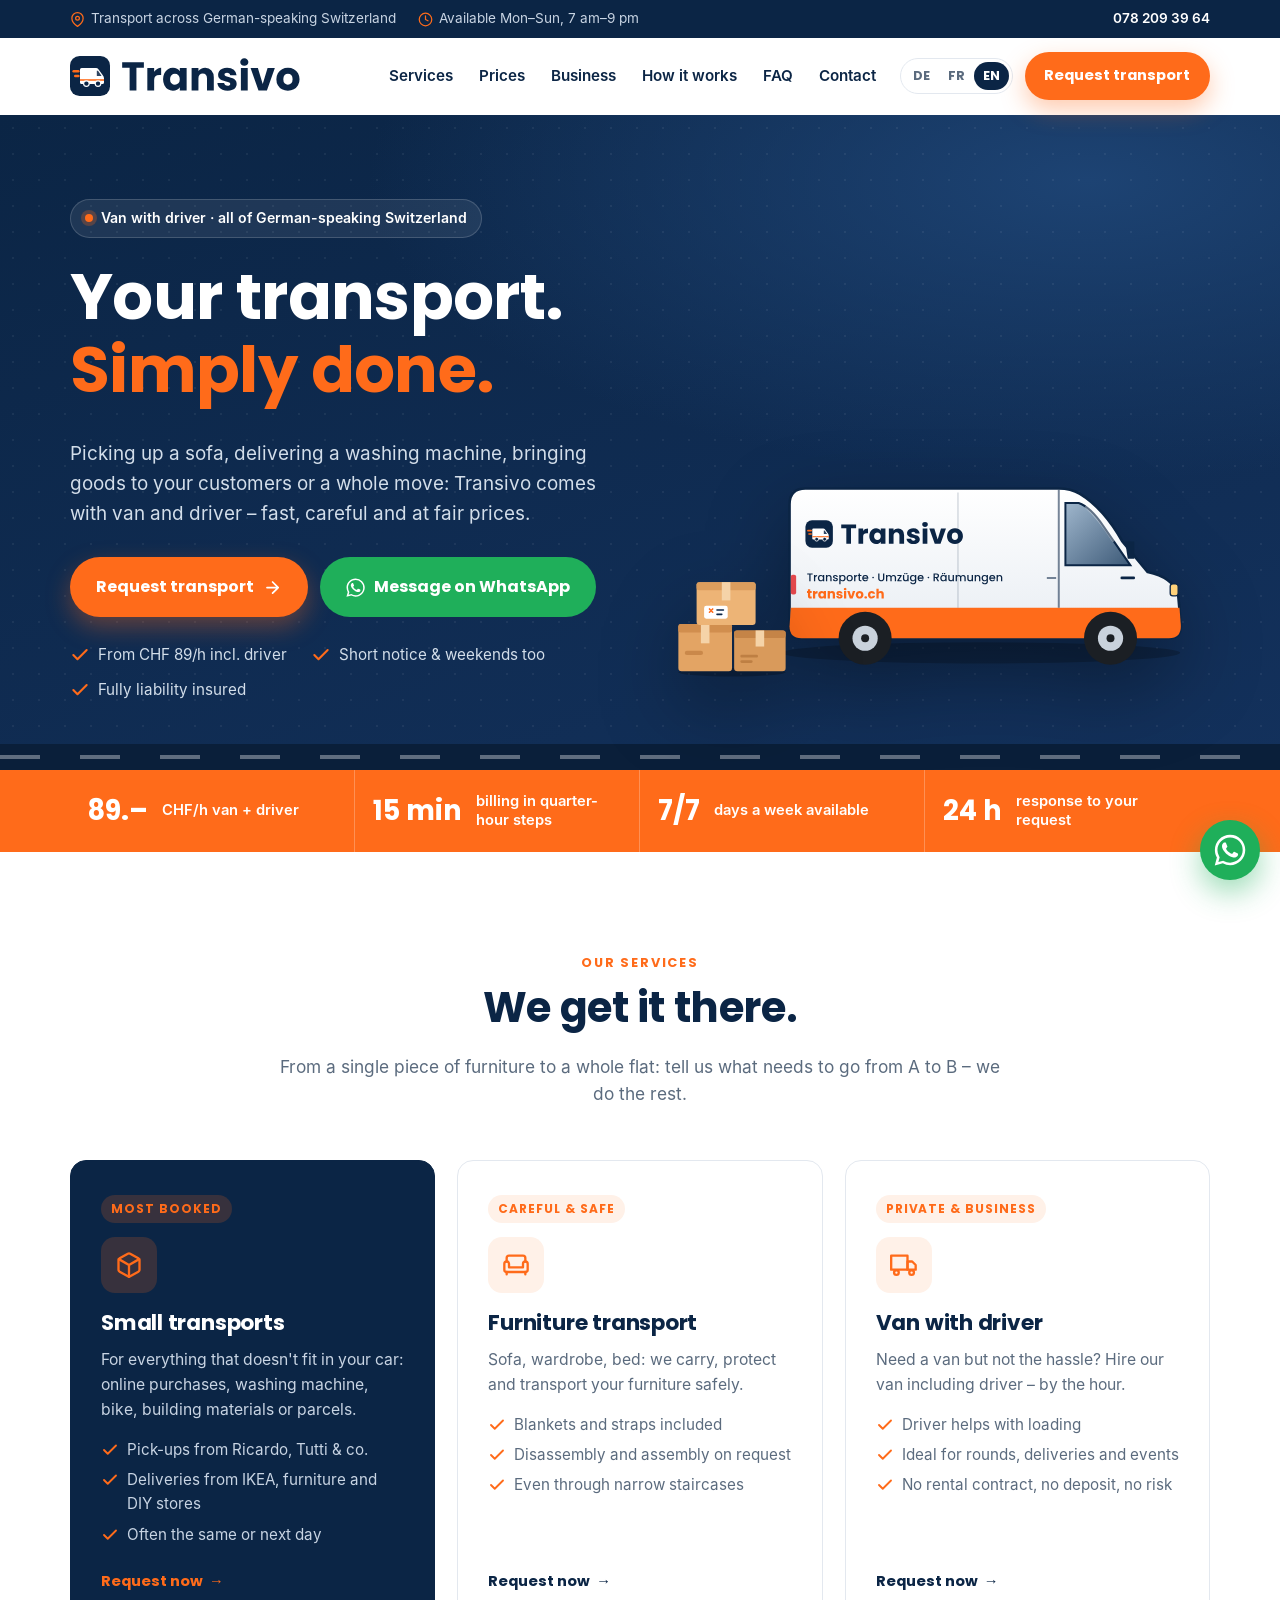
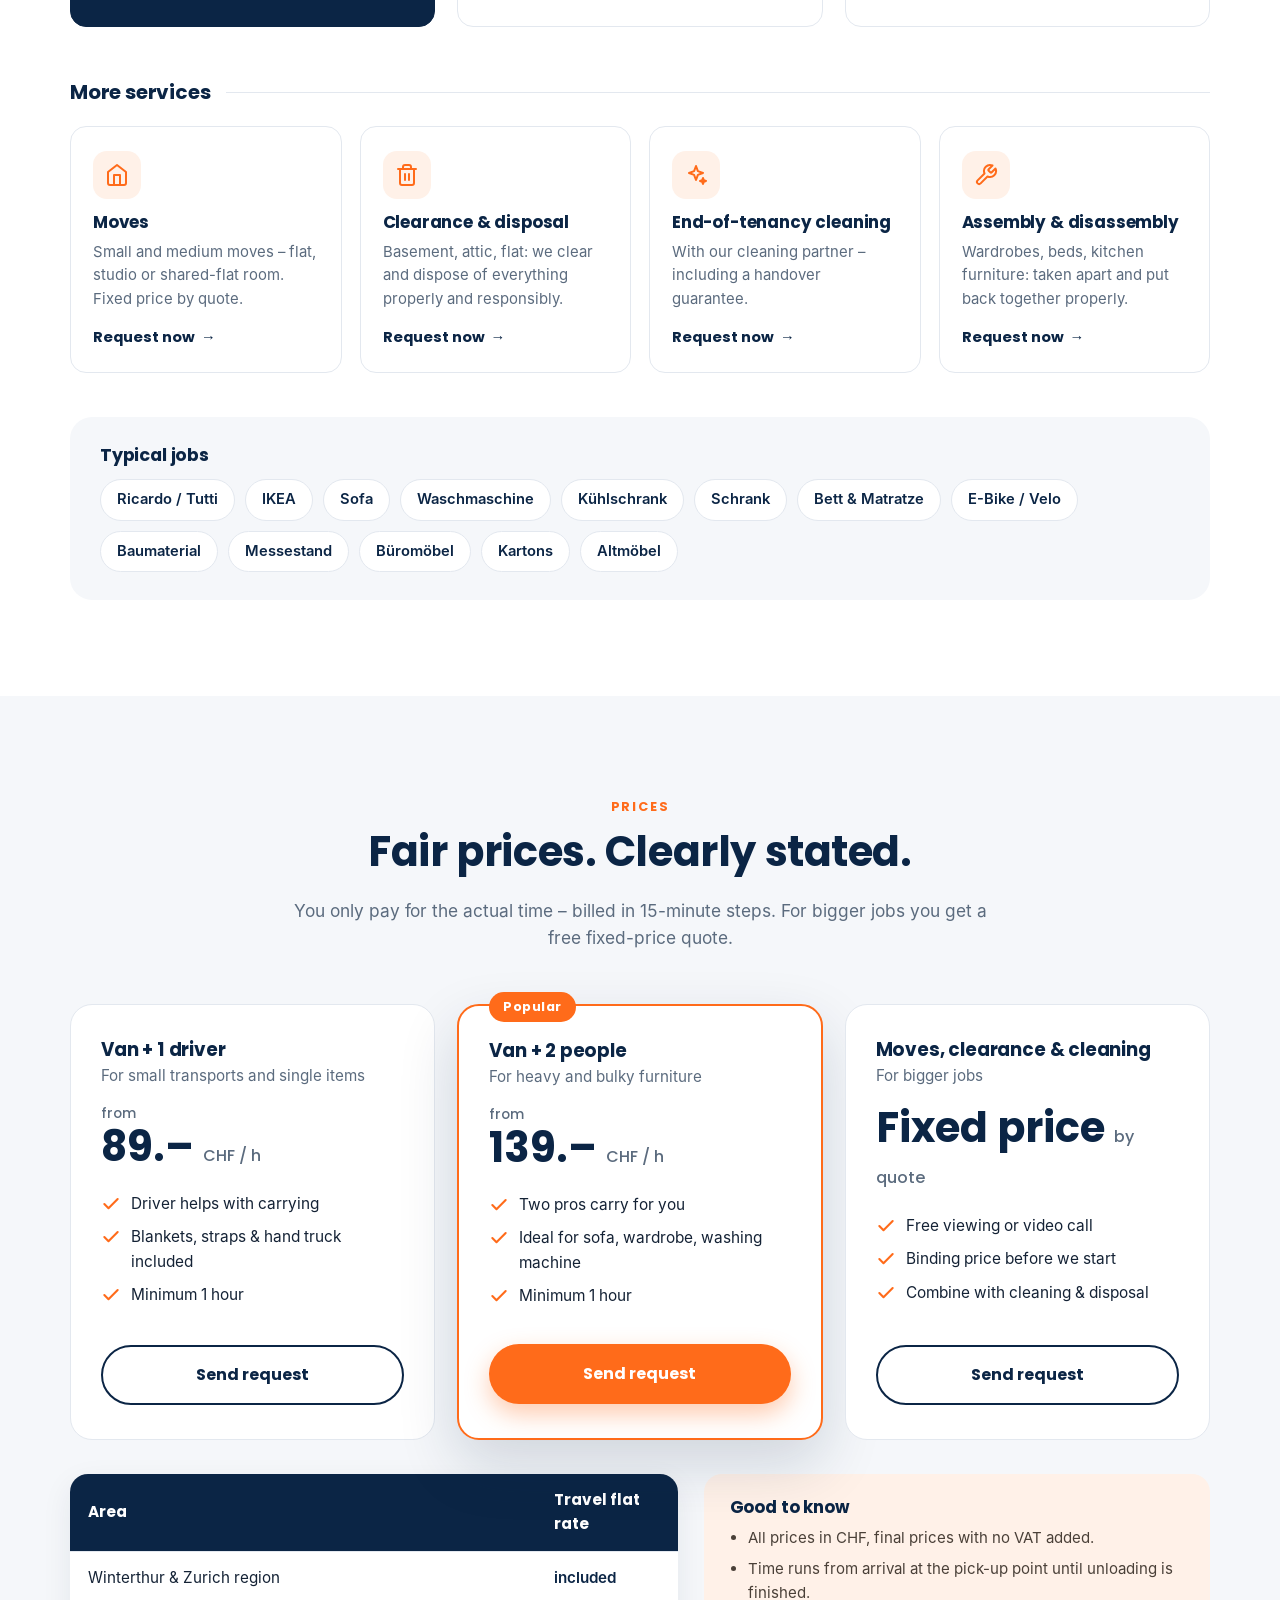
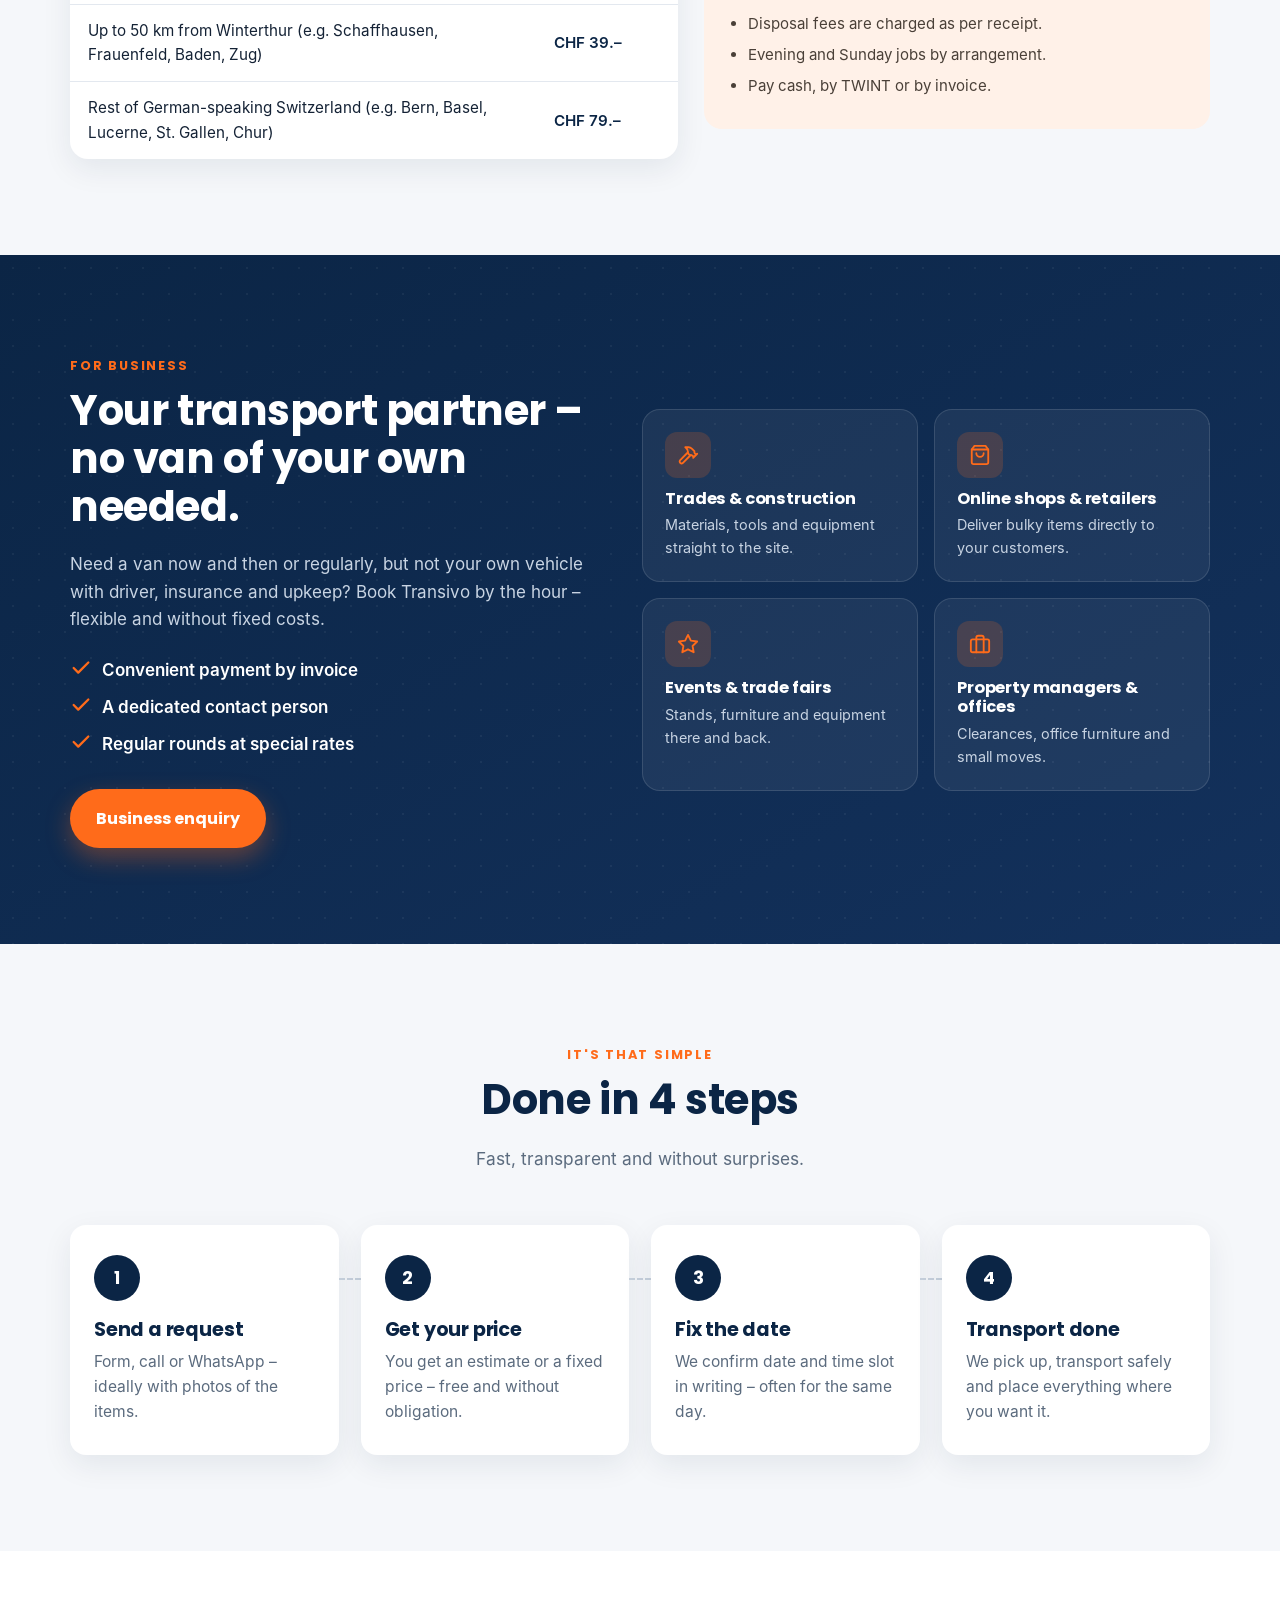
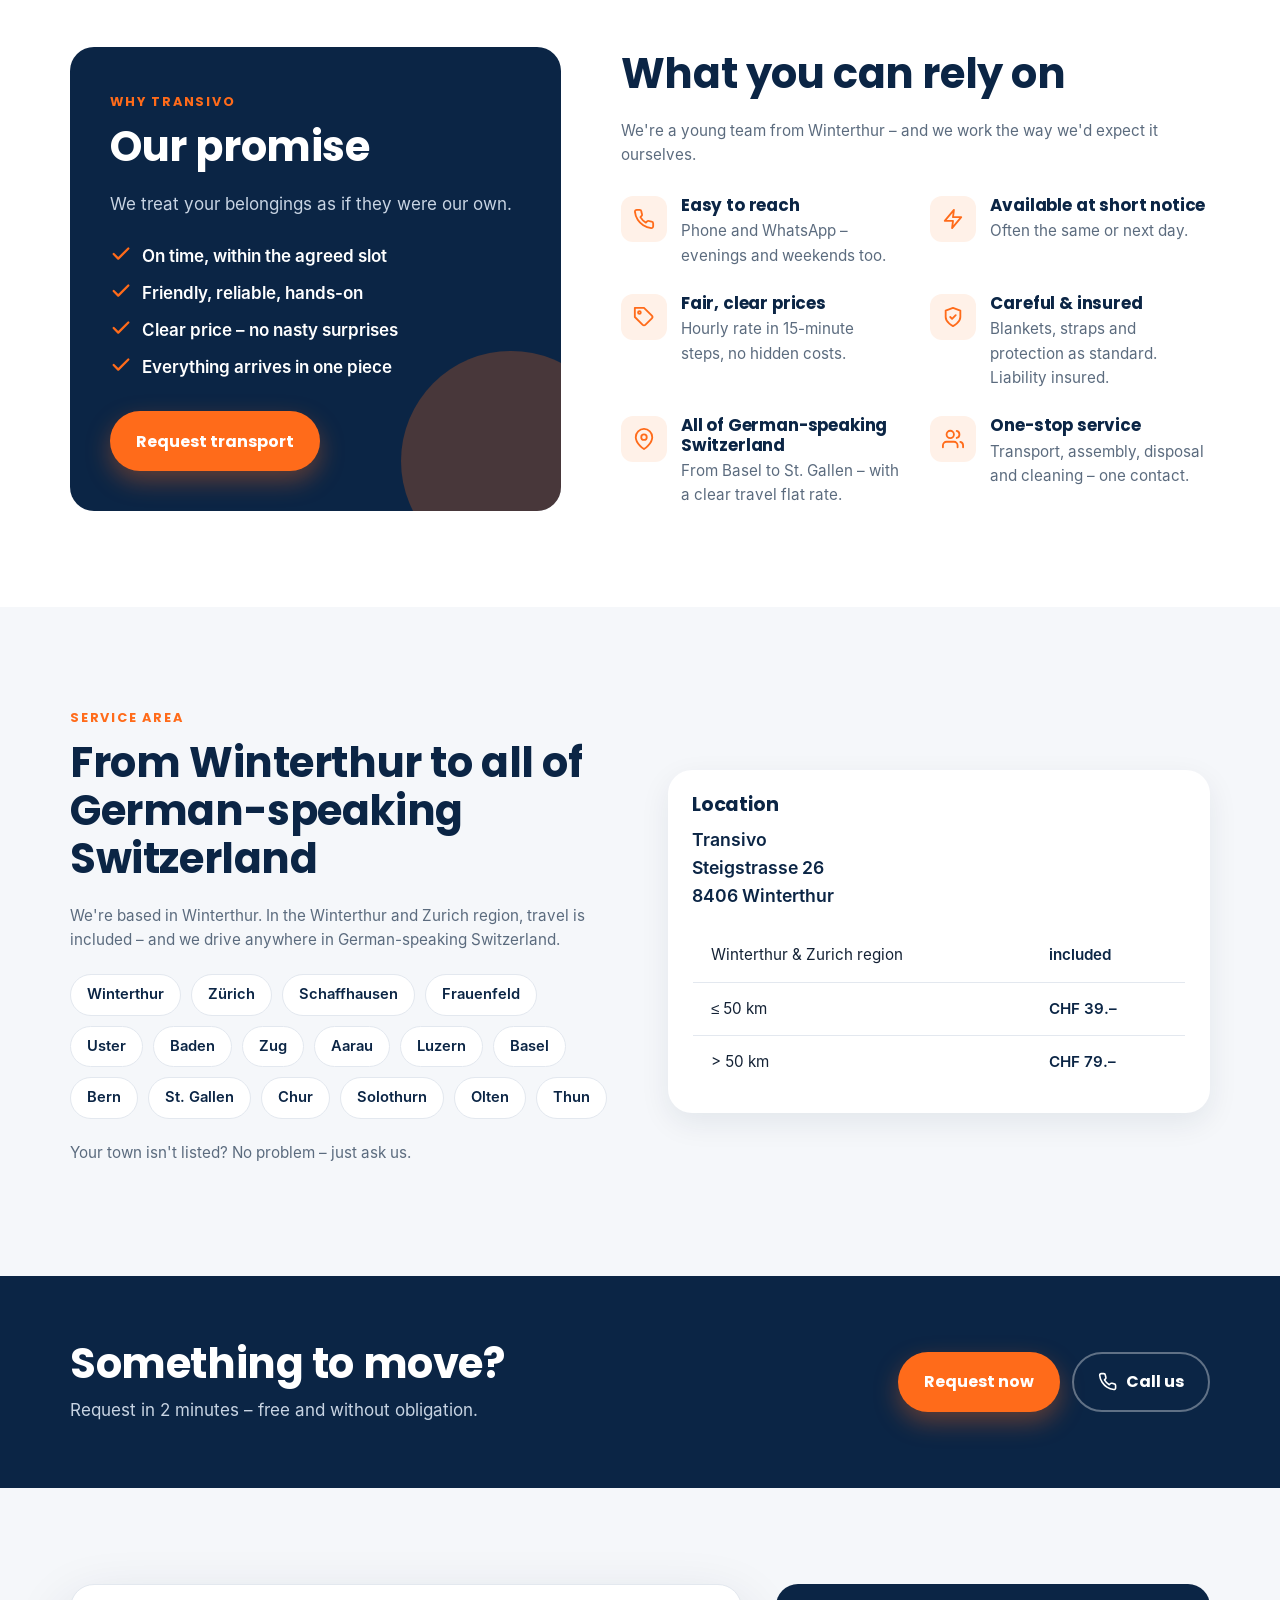
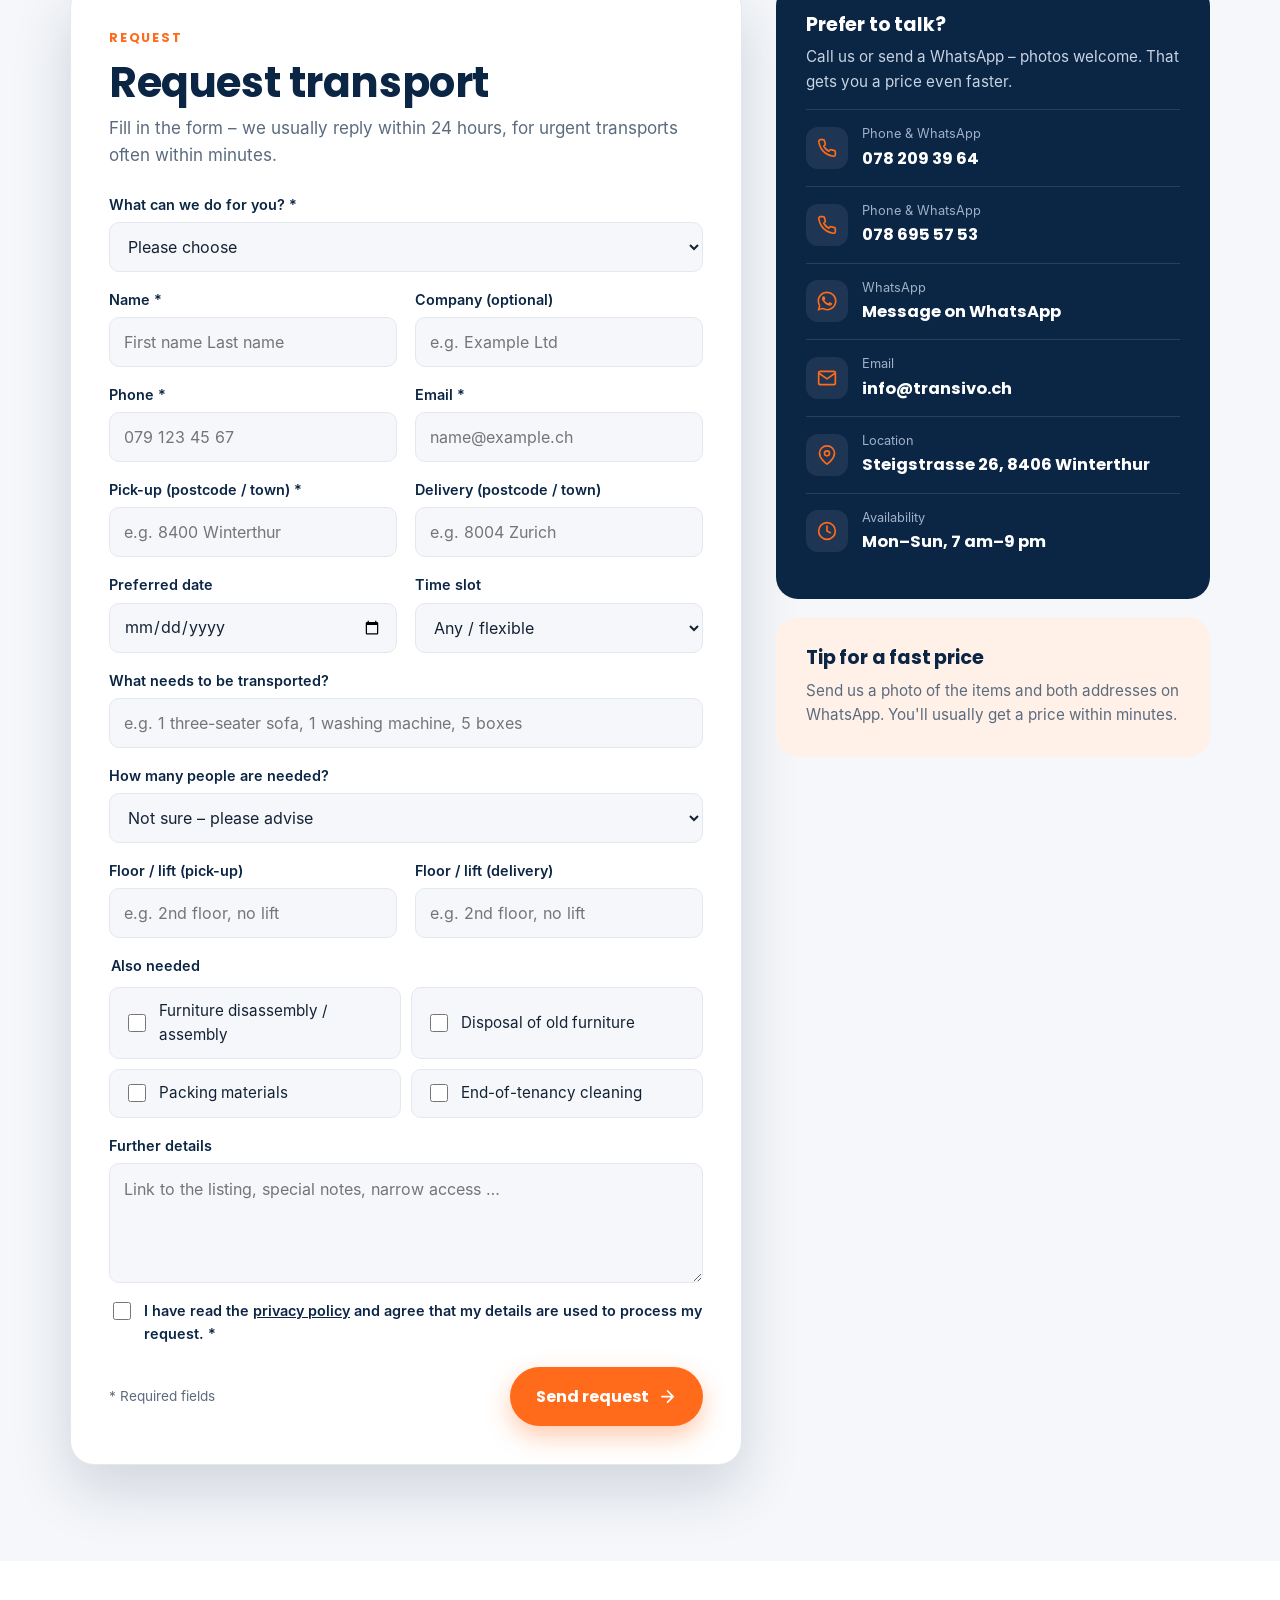
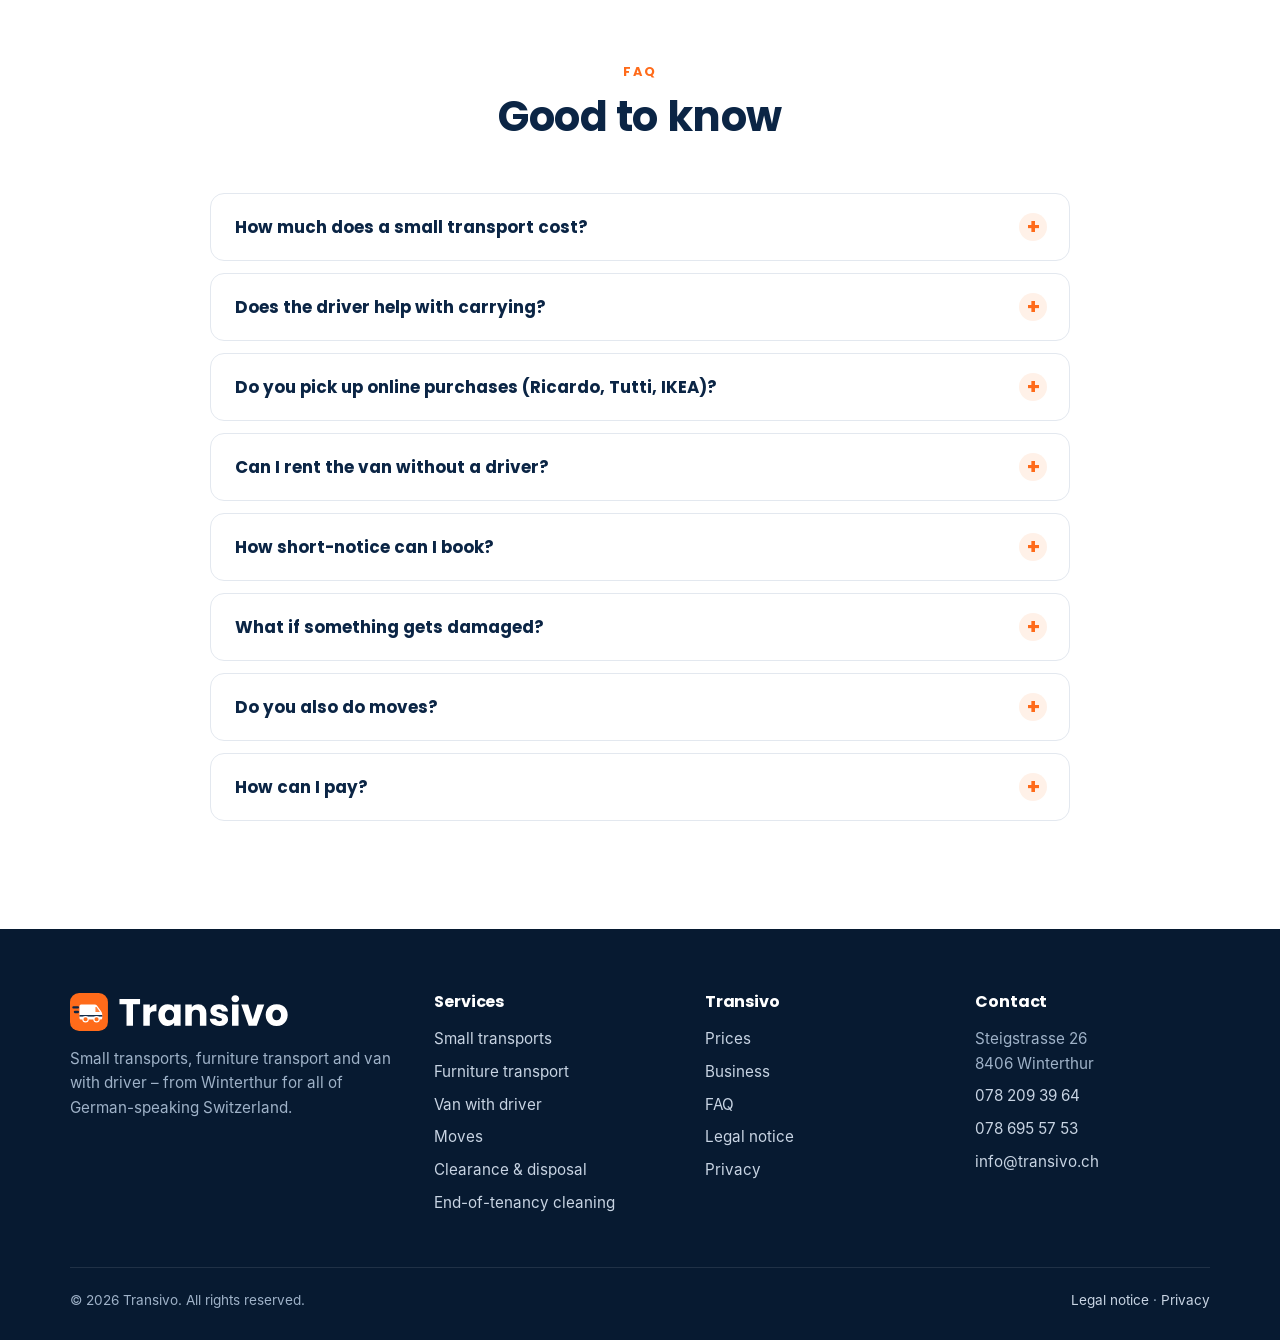
==== index.html @ b30c2738 "Add files via upload" ====
<!doctype html>
<html lang="de">
<head>
  <meta charset="utf-8">
  <meta name="viewport" content="width=device-width, initial-scale=1">
  <title>Transivo – Kleintransporte, Möbeltransporte & Transporter mit Chauffeur | Deutschschweiz</title>
  <meta name="description" content="Transivo aus Winterthur: Kleintransporte, Möbeltransporte und Transporter mit Chauffeur ab CHF 89/Std. Dazu Umzüge, Räumungen, Entsorgung und Endreinigung. Ganze Deutschschweiz, auch kurzfristig.">
  <meta name="theme-color" content="#0B2545">
  <link rel="canonical" href="https://transivo.ch/">

  <!-- Vorschau, wenn der Link auf WhatsApp/Facebook geteilt wird -->
  <meta property="og:type" content="website">
  <meta property="og:title" content="Transivo – Ihr Transport. Einfach erledigt.">
  <meta property="og:description" content="Kleintransporte, Möbeltransporte und Transporter mit Chauffeur ab CHF 89/Std. – aus Winterthur für die ganze Deutschschweiz.">
  <meta property="og:url" content="https://transivo.ch/">
  <meta property="og:image" content="https://transivo.ch/assets/og-image.png">
  <meta name="twitter:card" content="summary_large_image">

  <link rel="icon" href="assets/transivo-icon.svg" type="image/svg+xml">
  <link rel="icon" href="assets/favicon-32.png" sizes="32x32" type="image/png">
  <link rel="apple-touch-icon" href="assets/apple-touch-icon.png">
  <link rel="preload" href="assets/fonts/poppins-700.woff2" as="font" type="font/woff2" crossorigin>
  <link rel="stylesheet" href="css/style.css">

  <!-- Infos für Google (Firmenprofil) -->
  <script type="application/ld+json">
  {
    "@context": "https://schema.org",
    "@type": "MovingCompany",
    "name": "Transivo",
    "url": "https://transivo.ch/",
    "logo": "https://transivo.ch/assets/transivo-icon.svg",
    "image": "https://transivo.ch/assets/og-image.png",
    "telephone": "+41782093964",
    "email": "info@transivo.ch",
    "priceRange": "ab CHF 89/Std.",
    "address": { "@type": "PostalAddress", "streetAddress": "Steigstrasse 26", "postalCode": "8406", "addressLocality": "Winterthur", "addressCountry": "CH" },
    "areaServed": "Deutschschweiz",
    "openingHours": "Mo-Su 07:00-21:00",
    "description": "Kleintransporte, Möbeltransporte und Transporter mit Chauffeur. Dazu Umzüge, Räumungen, Entsorgung und Endreinigung in der ganzen Deutschschweiz."
  }
  </script>
</head>
<body>

<svg width="0" height="0" style="position:absolute" aria-hidden="true">
  <defs>
    <symbol id="i-check" viewBox="0 0 24 24" fill="none" stroke="currentColor" stroke-width="2.5" stroke-linecap="round" stroke-linejoin="round"><path d="M20 6 9 17l-5-5"/></symbol>
    <symbol id="i-phone" viewBox="0 0 24 24" fill="none" stroke="currentColor" stroke-width="2" stroke-linecap="round" stroke-linejoin="round"><path d="M22 16.92v3a2 2 0 0 1-2.18 2 19.79 19.79 0 0 1-8.63-3.07 19.5 19.5 0 0 1-6-6 19.79 19.79 0 0 1-3.07-8.67A2 2 0 0 1 4.11 2h3a2 2 0 0 1 2 1.72 12.84 12.84 0 0 0 .7 2.81 2 2 0 0 1-.45 2.11L8.09 9.91a16 16 0 0 0 6 6l1.27-1.27a2 2 0 0 1 2.11-.45 12.84 12.84 0 0 0 2.81.7A2 2 0 0 1 22 16.92z"/></symbol>
    <symbol id="i-mail" viewBox="0 0 24 24" fill="none" stroke="currentColor" stroke-width="2" stroke-linecap="round" stroke-linejoin="round"><path d="M4 4h16a2 2 0 0 1 2 2v12a2 2 0 0 1-2 2H4a2 2 0 0 1-2-2V6a2 2 0 0 1 2-2z"/><path d="m22 6-10 7L2 6"/></symbol>
    <symbol id="i-clock" viewBox="0 0 24 24" fill="none" stroke="currentColor" stroke-width="2" stroke-linecap="round" stroke-linejoin="round"><circle cx="12" cy="12" r="10"/><path d="M12 6v6l4 2"/></symbol>
    <symbol id="i-pin" viewBox="0 0 24 24" fill="none" stroke="currentColor" stroke-width="2" stroke-linecap="round" stroke-linejoin="round"><path d="M21 10c0 7-9 13-9 13s-9-6-9-13a9 9 0 0 1 18 0z"/><circle cx="12" cy="10" r="3"/></symbol>
    <symbol id="i-home" viewBox="0 0 24 24" fill="none" stroke="currentColor" stroke-width="2" stroke-linecap="round" stroke-linejoin="round"><path d="m3 9 9-7 9 7v11a2 2 0 0 1-2 2H5a2 2 0 0 1-2-2z"/><path d="M9 22V12h6v10"/></symbol>
    <symbol id="i-office" viewBox="0 0 24 24" fill="none" stroke="currentColor" stroke-width="2" stroke-linecap="round" stroke-linejoin="round"><rect x="2" y="7" width="20" height="14" rx="2"/><path d="M16 21V5a2 2 0 0 0-2-2h-4a2 2 0 0 0-2 2v16"/></symbol>
    <symbol id="i-sofa" viewBox="0 0 24 24" fill="none" stroke="currentColor" stroke-width="2" stroke-linecap="round" stroke-linejoin="round"><path d="M20 9V6a2 2 0 0 0-2-2H6a2 2 0 0 0-2 2v3"/><path d="M2 11a2 2 0 0 1 4 0v3h12v-3a2 2 0 0 1 4 0v5a2 2 0 0 1-2 2H4a2 2 0 0 1-2-2z"/><path d="M4 18v2M20 18v2"/></symbol>
    <symbol id="i-tool" viewBox="0 0 24 24" fill="none" stroke="currentColor" stroke-width="2" stroke-linecap="round" stroke-linejoin="round"><path d="M14.7 6.3a1 1 0 0 0 0 1.4l1.6 1.6a1 1 0 0 0 1.4 0l3.77-3.77a6 6 0 0 1-7.94 7.94l-6.91 6.91a2.12 2.12 0 0 1-3-3l6.91-6.91a6 6 0 0 1 7.94-7.94l-3.76 3.76z"/></symbol>
    <symbol id="i-box" viewBox="0 0 24 24" fill="none" stroke="currentColor" stroke-width="2" stroke-linecap="round" stroke-linejoin="round"><path d="M21 16V8a2 2 0 0 0-1-1.73l-7-4a2 2 0 0 0-2 0l-7 4A2 2 0 0 0 3 8v8a2 2 0 0 0 1 1.73l7 4a2 2 0 0 0 2 0l7-4A2 2 0 0 0 21 16z"/><path d="M3.27 6.96 12 12.01l8.73-5.05M12 22.08V12"/></symbol>
    <symbol id="i-trash" viewBox="0 0 24 24" fill="none" stroke="currentColor" stroke-width="2" stroke-linecap="round" stroke-linejoin="round"><path d="M3 6h18M19 6v14a2 2 0 0 1-2 2H7a2 2 0 0 1-2-2V6m3 0V4a2 2 0 0 1 2-2h4a2 2 0 0 1 2 2v2"/><path d="M10 11v6M14 11v6"/></symbol>
    <symbol id="i-spark" viewBox="0 0 24 24" fill="none" stroke="currentColor" stroke-width="2" stroke-linecap="round" stroke-linejoin="round"><path d="M12 3l1.9 5.1L19 10l-5.1 1.9L12 17l-1.9-5.1L5 10l5.1-1.9z"/><path d="M19 15l.8 2.2L22 18l-2.2.8L19 21l-.8-2.2L16 18l2.2-.8z"/></symbol>
    <symbol id="i-shield" viewBox="0 0 24 24" fill="none" stroke="currentColor" stroke-width="2" stroke-linecap="round" stroke-linejoin="round"><path d="M12 22s8-4 8-10V5l-8-3-8 3v7c0 6 8 10 8 10z"/><path d="m9 12 2 2 4-4"/></symbol>
    <symbol id="i-cal" viewBox="0 0 24 24" fill="none" stroke="currentColor" stroke-width="2" stroke-linecap="round" stroke-linejoin="round"><rect x="3" y="4" width="18" height="18" rx="2"/><path d="M16 2v4M8 2v4M3 10h18"/></symbol>
    <symbol id="i-tag" viewBox="0 0 24 24" fill="none" stroke="currentColor" stroke-width="2" stroke-linecap="round" stroke-linejoin="round"><path d="M20.59 13.41 13.42 20.58a2 2 0 0 1-2.83 0L2 12V2h10l8.59 8.59a2 2 0 0 1 0 2.82z"/><circle cx="7" cy="7" r="1.5"/></symbol>
    <symbol id="i-users" viewBox="0 0 24 24" fill="none" stroke="currentColor" stroke-width="2" stroke-linecap="round" stroke-linejoin="round"><path d="M17 21v-2a4 4 0 0 0-4-4H5a4 4 0 0 0-4 4v2"/><circle cx="9" cy="7" r="4"/><path d="M23 21v-2a4 4 0 0 0-3-3.87M16 3.13a4 4 0 0 1 0 7.75"/></symbol>
    <symbol id="i-arrow" viewBox="0 0 24 24" fill="none" stroke="currentColor" stroke-width="2.2" stroke-linecap="round" stroke-linejoin="round"><path d="M5 12h14M12 5l7 7-7 7"/></symbol>
    <symbol id="i-wa" viewBox="0 0 24 24" fill="currentColor"><path d="M17.47 14.38c-.3-.15-1.76-.87-2.03-.97-.27-.1-.47-.15-.67.15-.2.3-.77.97-.94 1.17-.17.2-.35.22-.65.07-.3-.15-1.26-.46-2.4-1.48-.89-.79-1.49-1.77-1.66-2.07-.17-.3-.02-.46.13-.61.13-.13.3-.35.45-.52.15-.17.2-.3.3-.5.1-.2.05-.37-.02-.52-.08-.15-.67-1.62-.92-2.22-.24-.58-.49-.5-.67-.51h-.57c-.2 0-.52.07-.79.37-.27.3-1.04 1.02-1.04 2.48s1.07 2.88 1.21 3.08c.15.2 2.1 3.2 5.08 4.49.71.31 1.26.49 1.69.63.71.23 1.36.2 1.87.12.57-.09 1.76-.72 2.01-1.41.25-.7.25-1.29.17-1.41-.07-.13-.27-.2-.57-.35zM12.05 21.5h-.01a9.45 9.45 0 0 1-4.82-1.32l-.35-.21-3.58.94.96-3.49-.23-.36a9.44 9.44 0 0 1-1.45-5.03c0-5.22 4.25-9.47 9.48-9.47a9.4 9.4 0 0 1 6.7 2.78 9.4 9.4 0 0 1 2.77 6.7c0 5.22-4.25 9.46-9.47 9.46zm8.06-17.53A11.32 11.32 0 0 0 12.05.63C5.77.63.66 5.74.66 12.02c0 2 .52 3.96 1.52 5.69L.57 23.6l6.04-1.58a11.37 11.37 0 0 0 5.44 1.39h.01c6.28 0 11.39-5.11 11.39-11.39 0-3.04-1.19-5.9-3.34-8.05z"/></symbol>
    <symbol id="i-truck" viewBox="0 0 24 24" fill="none" stroke="currentColor" stroke-width="2" stroke-linecap="round" stroke-linejoin="round"><path d="M1 4h14v12H1z"/><path d="M15 9h4l3 3v4h-7z"/><circle cx="5.5" cy="18.5" r="2"/><circle cx="18.5" cy="18.5" r="2"/></symbol>
    <symbol id="i-shop" viewBox="0 0 24 24" fill="none" stroke="currentColor" stroke-width="2" stroke-linecap="round" stroke-linejoin="round"><path d="M6 2 3 6v14a2 2 0 0 0 2 2h14a2 2 0 0 0 2-2V6l-3-4z"/><path d="M3 6h18M16 10a4 4 0 0 1-8 0"/></symbol>
    <symbol id="i-star" viewBox="0 0 24 24" fill="none" stroke="currentColor" stroke-width="2" stroke-linecap="round" stroke-linejoin="round"><path d="m12 2 3.1 6.3 6.9 1-5 4.9 1.2 6.8L12 17.8 5.8 21l1.2-6.8-5-4.9 6.9-1z"/></symbol>
    <symbol id="i-hammer" viewBox="0 0 24 24" fill="none" stroke="currentColor" stroke-width="2" stroke-linecap="round" stroke-linejoin="round"><path d="m15 12-8.5 8.5a2.12 2.12 0 0 1-3-3L12 9"/><path d="M17.64 15 22 10.64M20.91 11.7l-1.25-1.25a2.4 2.4 0 0 1-.71-1.7V7.86l-2.84-2.84a5 5 0 0 0-3.54-1.47H9.05l.92.82a5.7 5.7 0 0 1 1.94 4.27v1.47l2 2h1.37a2.4 2.4 0 0 1 1.7.71l1.25 1.25"/></symbol>
    <symbol id="i-zap" viewBox="0 0 24 24" fill="none" stroke="currentColor" stroke-width="2" stroke-linecap="round" stroke-linejoin="round"><path d="M13 2 3 14h9l-1 8 10-12h-9z"/></symbol>
  </defs>
</svg>

<!-- ===== Topbar ===== -->
<div class="topbar">
  <div class="wrap">
    <div class="tb-left">
      <span><svg><use href="#i-pin"/></svg><span data-i18n="top.area">Transporte in der ganzen Deutschschweiz</span></span>
      <span class="tb-hide"><svg><use href="#i-clock"/></svg><span data-i18n="top.hours">Mo–So erreichbar, 07:00–21:00</span></span>
    </div>
    <a href="tel:+41782093964">078 209 39 64</a>
  </div>
</div>

<!-- ===== Header ===== -->
<header class="header" id="header">
  <div class="wrap">
    <a href="#top" class="logo" aria-label="Transivo Startseite"><img src="assets/transivo-logo-farbig.svg" alt="Transivo" width="180" height="40"></a>
    <nav class="nav" id="nav">
      <a href="#leistungen" data-i18n="nav.services">Leistungen</a>
      <a href="#preise" data-i18n="nav.prices">Preise</a>
      <a href="#firmen" data-i18n="nav.b2b">Für Firmen</a>
      <a href="#ablauf" data-i18n="nav.process">Ablauf</a>
      <a href="#faq" data-i18n="nav.faq">FAQ</a>
      <a href="#anfrage" data-i18n="nav.contact">Kontakt</a>
    </nav>
    <div class="header-actions">
      <div class="lang" role="group" aria-label="Sprache / Langue / Language">
        <button type="button" data-lang="de" class="active">DE</button>
        <button type="button" data-lang="fr">FR</button>
        <button type="button" data-lang="en">EN</button>
      </div>
      <a href="#anfrage" class="btn btn-primary" data-i18n="nav.cta">Transport anfragen</a>
      <button class="burger" id="burger" aria-label="Menü" aria-expanded="false"><span></span><span></span><span></span></button>
    </div>
  </div>
</header>

<main id="top">

<!-- ===== Hero ===== -->
<section class="hero">
  <div class="wrap">
    <div>
      <div class="badge"><i></i><span data-i18n="hero.badge">Transporter mit Chauffeur · ganze Deutschschweiz</span></div>
      <h1 data-i18n="hero.title">Ihr Transport.<br><span>Einfach erledigt.</span></h1>
      <p class="lead" data-i18n="hero.text">Sofa abholen, Waschmaschine liefern, Ware zum Kunden bringen oder gleich einen ganzen Umzug: Transivo kommt mit Transporter und Chauffeur – schnell, sorgfältig und zu fairen Preisen.</p>
      <div class="hero-ctas">
        <a href="#anfrage" class="btn btn-primary"><span data-i18n="hero.cta1">Transport anfragen</span><svg><use href="#i-arrow"/></svg></a>
        <a href="https://wa.me/41782093964" class="btn btn-wa js-wa" target="_blank" rel="noopener"><svg><use href="#i-wa"/></svg><span data-i18n="hero.cta2">WhatsApp schreiben</span></a>
      </div>
      <ul class="hero-trust">
        <li><svg><use href="#i-check"/></svg><span data-i18n="hero.t1">Ab CHF 89/Std. inkl. Chauffeur</span></li>
        <li><svg><use href="#i-check"/></svg><span data-i18n="hero.t2">Kurzfristig &amp; auch am Wochenende</span></li>
        <!-- NUR STEHEN LASSEN, WENN IHR EINE BETRIEBSHAFTPFLICHT HABT -->
        <li><svg><use href="#i-check"/></svg><span data-i18n="hero.t3">Haftpflichtversichert</span></li>
      </ul>
    </div>
    <div class="hero-visual">
      <!-- Eigenes Foto später: Datei in assets/img/ legen und src ändern -->
      <img src="assets/img/transporter.svg" alt="Transivo Transporter" width="680" height="380">
      <img class="boxes" src="assets/img/kartons.svg" alt="" width="220" height="200">
    </div>
  </div>
  <div class="road"></div>
</section>

<!-- ===== Fakten ===== -->
<div class="facts">
  <div class="wrap">
    <div class="fact"><strong data-i18n="fact1.n">89.–</strong><span data-i18n="fact1.t">CHF/Std. Transporter + Chauffeur</span></div>
    <div class="fact"><strong data-i18n="fact2.n">15 Min.</strong><span data-i18n="fact2.t">Abrechnung im Viertelstunden-Takt</span></div>
    <div class="fact"><strong data-i18n="fact3.n">7/7</strong><span data-i18n="fact3.t">Tage pro Woche erreichbar</span></div>
    <div class="fact"><strong data-i18n="fact4.n">24 h</strong><span data-i18n="fact4.t">Antwort auf Ihre Anfrage</span></div>
  </div>
</div>

<!-- ===== Leistungen ===== -->
<section id="leistungen">
  <div class="wrap">
    <div class="sec-head reveal">
      <span class="kicker" data-i18n="svc.kicker">Unsere Leistungen</span>
      <h2 data-i18n="svc.title">Wir bringen es hin.</h2>
      <p data-i18n="svc.text">Vom einzelnen Möbelstück bis zur ganzen Wohnung: Sie sagen uns, was von A nach B muss – wir erledigen den Rest.</p>
    </div>

    <div class="grid-main">
      <article class="card big feature reveal">
        <span class="tag" data-i18n="m1.tag">Am häufigsten gebucht</span>
        <div class="ico"><svg><use href="#i-box"/></svg></div>
        <h3 data-i18n="m1.t">Kleintransporte</h3>
        <p data-i18n="m1.d">Für alles, was nicht ins Auto passt: Online-Käufe, Waschmaschine, Velo, Baumaterial oder Pakete.</p>
        <ul class="mini">
          <li><svg><use href="#i-check"/></svg><span data-i18n="m1.l1">Abholung bei Ricardo, Tutti &amp; Co.</span></li>
          <li><svg><use href="#i-check"/></svg><span data-i18n="m1.l2">Lieferung von IKEA, Möbelhaus, Baumarkt</span></li>
          <li><svg><use href="#i-check"/></svg><span data-i18n="m1.l3">Oft noch am gleichen oder nächsten Tag</span></li>
        </ul>
        <a href="#anfrage" class="more" data-type="1"><span data-i18n="svc.more">Jetzt anfragen</span> →</a>
      </article>
      <article class="card big reveal">
        <span class="tag" data-i18n="m2.tag">Sorgfältig &amp; sicher</span>
        <div class="ico"><svg><use href="#i-sofa"/></svg></div>
        <h3 data-i18n="m2.t">Möbeltransporte</h3>
        <p data-i18n="m2.d">Sofa, Schrank, Bett oder Klavierbank: Wir tragen, schützen und transportieren Ihre Möbel sicher.</p>
        <ul class="mini">
          <li><svg><use href="#i-check"/></svg><span data-i18n="m2.l1">Möbeldecken und Gurte inklusive</span></li>
          <li><svg><use href="#i-check"/></svg><span data-i18n="m2.l2">Auf Wunsch mit Ab- und Aufbau</span></li>
          <li><svg><use href="#i-check"/></svg><span data-i18n="m2.l3">Auch über enge Treppenhäuser</span></li>
        </ul>
        <a href="#anfrage" class="more" data-type="2"><span data-i18n="svc.more">Jetzt anfragen</span> →</a>
      </article>
      <article class="card big reveal">
        <span class="tag" data-i18n="m3.tag">Für Private &amp; Firmen</span>
        <div class="ico"><svg><use href="#i-truck"/></svg></div>
        <h3 data-i18n="m3.t">Transporter mit Chauffeur</h3>
        <p data-i18n="m3.d">Sie brauchen einen Lieferwagen, aber keinen Stress? Mieten Sie unseren Transporter samt Fahrer – stundenweise.</p>
        <ul class="mini">
          <li><svg><use href="#i-check"/></svg><span data-i18n="m3.l1">Fahrer hilft beim Ein- und Ausladen</span></li>
          <li><svg><use href="#i-check"/></svg><span data-i18n="m3.l2">Ideal für Touren, Lieferungen und Events</span></li>
          <li><svg><use href="#i-check"/></svg><span data-i18n="m3.l3">Kein Mietvertrag, keine Kaution, kein Risiko</span></li>
        </ul>
        <a href="#anfrage" class="more" data-type="3"><span data-i18n="svc.more">Jetzt anfragen</span> →</a>
      </article>
    </div>

    <div class="sub-head"><h3 data-i18n="svc.extra">Weitere Leistungen</h3></div>
    <div class="grid-extra">
      <article class="card small reveal"><div class="ico"><svg><use href="#i-home"/></svg></div><h3 data-i18n="e1.t">Umzüge</h3><p data-i18n="e1.d">Kleine und mittlere Umzüge – Wohnung, Studio oder WG-Zimmer. Fixpreis nach Offerte.</p><a href="#anfrage" class="more" data-type="4"><span data-i18n="svc.more">Jetzt anfragen</span> →</a></article>
      <article class="card small reveal"><div class="ico"><svg><use href="#i-trash"/></svg></div><h3 data-i18n="e2.t">Räumung &amp; Entsorgung</h3><p data-i18n="e2.d">Keller, Estrich, Wohnung: Wir räumen und entsorgen fachgerecht und umweltbewusst.</p><a href="#anfrage" class="more" data-type="5"><span data-i18n="svc.more">Jetzt anfragen</span> →</a></article>
      <article class="card small reveal"><div class="ico"><svg><use href="#i-spark"/></svg></div><h3 data-i18n="e3.t">Endreinigung</h3><p data-i18n="e3.d">Mit unserem Reinigungspartner – inklusive Abnahmegarantie bei der Wohnungsübergabe.</p><a href="#anfrage" class="more" data-type="6"><span data-i18n="svc.more">Jetzt anfragen</span> →</a></article>
      <article class="card small reveal"><div class="ico"><svg><use href="#i-tool"/></svg></div><h3 data-i18n="e4.t">Montage &amp; Demontage</h3><p data-i18n="e4.d">Schränke, Betten, Küchenmöbel: fachgerecht ab- und am neuen Ort wieder aufgebaut.</p><a href="#anfrage" class="more" data-type="2" data-extra="x1"><span data-i18n="svc.more">Jetzt anfragen</span> →</a></article>
    </div>

    <div class="jobs reveal">
      <h3 data-i18n="jobs.t">Typische Aufträge</h3>
      <div class="chips">
        <span>Ricardo / Tutti</span><span>IKEA</span><span>Sofa</span><span>Waschmaschine</span><span>Kühlschrank</span><span>Schrank</span><span>Bett &amp; Matratze</span><span>E-Bike / Velo</span><span>Baumaterial</span><span>Messestand</span><span>Büromöbel</span><span>Kartons</span><span>Altmöbel</span>
      </div>
    </div>
  </div>
</section>

<!-- ===== Preise ===== -->
<section id="preise" class="soft">
  <div class="wrap">
    <div class="sec-head reveal">
      <span class="kicker" data-i18n="pr.kicker">Preise</span>
      <h2 data-i18n="pr.title">Faire Preise. Klar kommuniziert.</h2>
      <p data-i18n="pr.text">Sie bezahlen nur die effektive Zeit – abgerechnet im 15-Minuten-Takt. Für grössere Aufträge erhalten Sie eine kostenlose Offerte mit Fixpreis.</p>
    </div>
    <div class="prices">
      <div class="price reveal">
        <h3 data-i18n="price1.t">Transporter + 1 Chauffeur</h3>
        <p class="for" data-i18n="price1.for">Für Kleintransporte und einzelne Möbel</p>
        <div class="amount"><span class="from" data-i18n="price1.from">ab</span><span data-i18n="price1.amount">89.–</span> <small data-i18n="price1.unit">CHF / Std.</small></div>
        <ul>
          <li><svg><use href="#i-check"/></svg><span data-i18n="price1.l1">Fahrer hilft beim Tragen</span></li>
          <li><svg><use href="#i-check"/></svg><span data-i18n="price1.l2">Decken, Gurte &amp; Sackrolli inklusive</span></li>
          <li><svg><use href="#i-check"/></svg><span data-i18n="price1.l3">Mindestens 1 Stunde</span></li>
        </ul>
        <a href="#anfrage" class="btn btn-outline" data-type="1" data-people="1" data-i18n="price.btn">Anfrage senden</a>
      </div>
      <div class="price hot reveal">
        <span class="ribbon" data-i18n="price2.ribbon">Beliebt</span>
        <h3 data-i18n="price2.t">Transporter + 2 Personen</h3>
        <p class="for" data-i18n="price2.for">Für schwere und sperrige Möbel</p>
        <div class="amount"><span class="from" data-i18n="price2.from">ab</span><span data-i18n="price2.amount">139.–</span> <small data-i18n="price2.unit">CHF / Std.</small></div>
        <ul>
          <li><svg><use href="#i-check"/></svg><span data-i18n="price2.l1">Zwei Profis tragen für Sie</span></li>
          <li><svg><use href="#i-check"/></svg><span data-i18n="price2.l2">Ideal für Sofa, Schrank, Waschmaschine</span></li>
          <li><svg><use href="#i-check"/></svg><span data-i18n="price2.l3">Mindestens 1 Stunde</span></li>
        </ul>
        <a href="#anfrage" class="btn btn-primary" data-type="2" data-people="2" data-i18n="price.btn">Anfrage senden</a>
      </div>
      <div class="price reveal">
        <h3 data-i18n="price3.t">Umzug, Räumung &amp; Reinigung</h3>
        <p class="for" data-i18n="price3.for">Für grössere Aufträge</p>
        <div class="amount"><span class="from" data-i18n="price3.from"></span><span data-i18n="price3.amount">Fixpreis</span> <small data-i18n="price3.unit">nach Offerte</small></div>
        <ul>
          <li><svg><use href="#i-check"/></svg><span data-i18n="price3.l1">Kostenlose Besichtigung oder Video-Call</span></li>
          <li><svg><use href="#i-check"/></svg><span data-i18n="price3.l2">Verbindlicher Preis vor Auftragsbeginn</span></li>
          <li><svg><use href="#i-check"/></svg><span data-i18n="price3.l3">Kombi mit Reinigung &amp; Entsorgung</span></li>
        </ul>
        <a href="#anfrage" class="btn btn-outline" data-type="4" data-i18n="price.btn">Anfrage senden</a>
      </div>
    </div>

    <div class="zones">
      <div class="reveal">
        <table class="zone-table">
          <thead><tr><th data-i18n="zone.h1">Gebiet</th><th data-i18n="zone.h2">Anfahrtspauschale</th></tr></thead>
          <tbody>
            <tr><td data-i18n="zone.z1">Region Winterthur &amp; Zürich</td><td data-i18n="zone.z1p">inklusive</td></tr>
            <tr><td data-i18n="zone.z2">Bis 50 km ab Winterthur (z.B. Schaffhausen, Frauenfeld, Baden, Zug)</td><td data-i18n="zone.z2p">CHF 39.–</td></tr>
            <tr><td data-i18n="zone.z3">Übrige Deutschschweiz (z.B. Bern, Basel, Luzern, St. Gallen, Chur)</td><td data-i18n="zone.z3p">CHF 79.–</td></tr>
          </tbody>
        </table>
      </div>
      <div class="price-notes reveal">
        <h3 data-i18n="pn.title">Gut zu wissen</h3>
        <ul>
          <li data-i18n="pn.l1">Alle Preise in CHF, Endpreise ohne MWST-Zuschlag.</li>
          <li data-i18n="pn.l2">Die Zeit läuft ab Ankunft am Abholort bis zum Ende des Ausladens.</li>
          <li data-i18n="pn.l3">Entsorgungsgebühren werden nach Beleg verrechnet.</li>
          <li data-i18n="pn.l4">Abend- und Sonntagseinsätze nach Absprache.</li>
          <li data-i18n="pn.l5">Bezahlung bar, mit TWINT oder auf Rechnung.</li>
        </ul>
      </div>
    </div>
  </div>
</section>

<!-- ===== Für Firmen ===== -->
<section id="firmen" class="b2b">
  <div class="wrap">
    <div class="reveal">
      <span class="kicker" data-i18n="b2b.kicker">Für Firmen</span>
      <h2 data-i18n="b2b.title">Ihr Transportpartner – ohne eigenen Lieferwagen.</h2>
      <p data-i18n="b2b.text">Sie brauchen ab und zu oder regelmässig einen Transporter, aber kein eigenes Fahrzeug mit Fahrer, Versicherung und Unterhalt? Buchen Sie Transivo stundenweise – flexibel und ohne Fixkosten.</p>
      <ul class="promise">
        <li><svg><use href="#i-check"/></svg><span data-i18n="b2b.p1">Bezahlung bequem auf Rechnung</span></li>
        <li><svg><use href="#i-check"/></svg><span data-i18n="b2b.p2">Fester Ansprechpartner</span></li>
        <li><svg><use href="#i-check"/></svg><span data-i18n="b2b.p3">Regelmässige Touren zu Sonderkonditionen</span></li>
      </ul>
      <a href="#anfrage" class="btn btn-primary" data-type="3" data-b2b="1" data-i18n="b2b.cta">Firmenanfrage senden</a>
    </div>
    <div class="b2b-grid">
      <div class="b2b-item reveal"><div class="ico"><svg><use href="#i-hammer"/></svg></div><h3 data-i18n="b1.t">Handwerk &amp; Bau</h3><p data-i18n="b1.d">Material, Werkzeug und Geräte direkt auf die Baustelle.</p></div>
      <div class="b2b-item reveal"><div class="ico"><svg><use href="#i-shop"/></svg></div><h3 data-i18n="b2.t">Online-Shops &amp; Händler</h3><p data-i18n="b2.d">Lieferungen grosser Artikel direkt zu Ihren Kunden.</p></div>
      <div class="b2b-item reveal"><div class="ico"><svg><use href="#i-star"/></svg></div><h3 data-i18n="b3.t">Events &amp; Messen</h3><p data-i18n="b3.d">Stände, Mobiliar und Technik hin und zurück.</p></div>
      <div class="b2b-item reveal"><div class="ico"><svg><use href="#i-office"/></svg></div><h3 data-i18n="b4.t">Verwaltungen &amp; Büros</h3><p data-i18n="b4.d">Räumungen, Büromöbel und Kleinumzüge.</p></div>
    </div>
  </div>
</section>

<!-- ===== Ablauf ===== -->
<section id="ablauf" class="soft">
  <div class="wrap">
    <div class="sec-head reveal">
      <span class="kicker" data-i18n="proc.kicker">So einfach geht's</span>
      <h2 data-i18n="proc.title">In 4 Schritten erledigt</h2>
      <p data-i18n="proc.text">Schnell, transparent und ohne Überraschungen.</p>
    </div>
    <div class="steps">
      <div class="step reveal"><h3 data-i18n="p1.t">Anfrage senden</h3><p data-i18n="p1.d">Formular, Anruf oder WhatsApp – am besten mit Fotos der Gegenstände.</p></div>
      <div class="step reveal"><h3 data-i18n="p2.t">Preis erhalten</h3><p data-i18n="p2.d">Sie erhalten eine Preisschätzung oder einen Fixpreis – kostenlos und unverbindlich.</p></div>
      <div class="step reveal"><h3 data-i18n="p3.t">Termin fixieren</h3><p data-i18n="p3.d">Wir bestätigen Datum und Zeitfenster schriftlich – oft noch für den gleichen Tag.</p></div>
      <div class="step reveal"><h3 data-i18n="p4.t">Transport erledigt</h3><p data-i18n="p4.d">Wir holen ab, transportieren sicher und stellen alles dorthin, wo Sie es möchten.</p></div>
    </div>
  </div>
</section>

<!-- ===== Warum ===== -->
<section id="warum">
  <div class="wrap why">
    <div class="why-box reveal">
      <span class="kicker" data-i18n="why.kicker">Warum Transivo</span>
      <h2 data-i18n="why.box.title">Unser Versprechen</h2>
      <p data-i18n="why.box.text">Wir behandeln Ihre Sachen, als wären es unsere eigenen.</p>
      <ul class="promise">
        <li><svg><use href="#i-check"/></svg><span data-i18n="pr1">Pünktlich zum vereinbarten Zeitfenster</span></li>
        <li><svg><use href="#i-check"/></svg><span data-i18n="pr2">Freundlich, zuverlässig, anpackend</span></li>
        <li><svg><use href="#i-check"/></svg><span data-i18n="pr3">Klarer Preis – keine bösen Überraschungen</span></li>
        <li><svg><use href="#i-check"/></svg><span data-i18n="pr4">Alles kommt heil an</span></li>
      </ul>
      <a href="#anfrage" class="btn btn-primary" data-i18n="nav.cta">Transport anfragen</a>
    </div>
    <div>
      <div class="reveal">
        <h2 data-i18n="why.title">Darauf können Sie sich verlassen</h2>
        <p class="note" data-i18n="why.text">Wir sind ein junges Team aus Winterthur – und arbeiten so, wie wir es selbst erwarten würden.</p>
      </div>
      <div class="why-list" style="margin-top:28px">
        <div class="why-item reveal"><div class="ico"><svg><use href="#i-phone"/></svg></div><div><h3 data-i18n="w1.t">Schnell erreichbar</h3><p data-i18n="w1.d">Telefon und WhatsApp – auch abends und am Wochenende.</p></div></div>
        <div class="why-item reveal"><div class="ico"><svg><use href="#i-zap"/></svg></div><div><h3 data-i18n="w2.t">Kurzfristig verfügbar</h3><p data-i18n="w2.d">Oft noch am gleichen oder nächsten Tag.</p></div></div>
        <div class="why-item reveal"><div class="ico"><svg><use href="#i-tag"/></svg></div><div><h3 data-i18n="w3.t">Faire, klare Preise</h3><p data-i18n="w3.d">Stundenpreis im 15-Minuten-Takt, keine versteckten Kosten.</p></div></div>
        <div class="why-item reveal"><div class="ico"><svg><use href="#i-shield"/></svg></div><div><h3 data-i18n="w4.t">Sorgfältig &amp; versichert</h3><p data-i18n="w4.d">Decken, Gurte und Schutz sind Standard. Haftpflichtversichert.</p></div></div>
        <div class="why-item reveal"><div class="ico"><svg><use href="#i-pin"/></svg></div><div><h3 data-i18n="w5.t">Ganze Deutschschweiz</h3><p data-i18n="w5.d">Von Basel bis St. Gallen – mit klarer Anfahrtspauschale.</p></div></div>
        <div class="why-item reveal"><div class="ico"><svg><use href="#i-users"/></svg></div><div><h3 data-i18n="w6.t">Alles aus einer Hand</h3><p data-i18n="w6.d">Transport, Montage, Entsorgung und Reinigung – ein Ansprechpartner.</p></div></div>
      </div>
    </div>
  </div>
</section>

<!-- ===== Einsatzgebiet ===== -->
<section id="gebiet" class="soft">
  <div class="wrap area">
    <div class="reveal">
      <span class="kicker" data-i18n="area.kicker">Einsatzgebiet</span>
      <h2 data-i18n="area.title">Aus Winterthur in die ganze Deutschschweiz</h2>
      <p class="note" data-i18n="area.text">Unser Standort ist Winterthur. In der Region Winterthur und Zürich ist die Anfahrt inklusive – und wir fahren in die ganze Deutschschweiz.</p>
      <div class="chips">
        <span>Winterthur</span><span>Zürich</span><span>Schaffhausen</span><span>Frauenfeld</span><span>Uster</span><span>Baden</span><span>Zug</span><span>Aarau</span><span>Luzern</span><span>Basel</span><span>Bern</span><span>St. Gallen</span><span>Chur</span><span>Solothurn</span><span>Olten</span><span>Thun</span>
      </div>
      <p class="note" data-i18n="area.note">Ihr Ort ist nicht aufgeführt? Kein Problem – fragen Sie uns einfach an.</p>
    </div>
    <div class="map-card reveal">
      <h3 data-i18n="area.cardtitle">Standort</h3>
      <p style="font-size:1.1rem;color:var(--navy);font-weight:600;margin-bottom:18px">Transivo<br>Steigstrasse 26<br>8406 Winterthur</p>
      <table class="zone-table" style="box-shadow:none;border:1px solid var(--line)">
        <tbody>
          <tr><td data-i18n="zone.z1">Region Winterthur &amp; Zürich</td><td data-i18n="zone.z1p">inklusive</td></tr>
          <tr><td>&le; 50 km</td><td data-i18n="zone.z2p">CHF 39.–</td></tr>
          <tr><td>&gt; 50 km</td><td data-i18n="zone.z3p">CHF 79.–</td></tr>
        </tbody>
      </table>
    </div>
  </div>
</section>

<!-- ===== CTA ===== -->
<div class="cta-band">
  <div class="wrap">
    <div>
      <h2 data-i18n="cta.title">Etwas zu transportieren?</h2>
      <p data-i18n="cta.text">Anfrage in 2 Minuten – kostenlos und unverbindlich.</p>
    </div>
    <div class="btns">
      <a href="#anfrage" class="btn btn-primary" data-i18n="cta.btn1">Jetzt anfragen</a>
      <a href="tel:+41782093964" class="btn btn-ghost"><svg><use href="#i-phone"/></svg><span data-i18n="cta.btn2">Anrufen</span></a>
    </div>
  </div>
</div>

<!-- ===== Anfrage / Kontakt ===== -->
<section id="anfrage" class="soft">
  <div class="wrap offer">
    <div class="form-card">
      <span class="kicker" data-i18n="form.kicker">Anfrage</span>
      <h2 data-i18n="form.title">Transport anfragen</h2>
      <p data-i18n="form.text">Füllen Sie das Formular aus – wir melden uns in der Regel innerhalb von 24 Stunden, bei dringenden Transporten oft schon nach wenigen Minuten.</p>

      <!-- Formular wird über Web3Forms an eure E-Mail geschickt.
           WICHTIG: Unten bei access_key euren eigenen Schlüssel einsetzen (siehe Anleitung). -->
      <form id="offerForm" action="https://api.web3forms.com/submit" method="POST" novalidate>
        <input type="hidden" name="access_key" value="52dc15c9-2c01-4220-ba3f-b80ccbe47dcb">
        <input type="hidden" name="subject" value="Neue Anfrage über transivo.ch">
        <input type="hidden" name="from_name" value="Transivo Website">
        <input type="hidden" name="Zusatzleistungen" id="extraField" value="">
        <input type="hidden" name="Sprache" id="langField" value="de">
        <input type="checkbox" name="botcheck" class="hp" tabindex="-1" autocomplete="off">

        <div class="fgrid">
          <div class="f full"><label for="f-type" data-i18n="f.type">Was dürfen wir für Sie tun? *</label>
            <select id="f-type" name="Auftrag" required>
              <option value="" data-i18n="f.type0">Bitte wählen</option>
              <option value="Kleintransport" data-i18n="f.type1">Kleintransport</option>
              <option value="Möbeltransport" data-i18n="f.type2">Möbeltransport</option>
              <option value="Transporter mit Chauffeur" data-i18n="f.type3">Transporter mit Chauffeur (stundenweise)</option>
              <option value="Umzug" data-i18n="f.type4">Umzug</option>
              <option value="Räumung/Entsorgung" data-i18n="f.type5">Räumung / Entsorgung</option>
              <option value="Endreinigung" data-i18n="f.type6">Endreinigung</option>
              <option value="Anderes" data-i18n="f.type7">Etwas anderes</option>
            </select>
          </div>
          <div class="f"><label for="f-name" data-i18n="f.name">Name *</label><input id="f-name" name="Name" required autocomplete="name" data-i18n-ph="ph.name" placeholder="Vorname Nachname"></div>
          <div class="f"><label for="f-company" data-i18n="f.company">Firma (optional)</label><input id="f-company" name="Firma" autocomplete="organization" data-i18n-ph="ph.company" placeholder="z.B. Muster GmbH"></div>
          <div class="f"><label for="f-phone" data-i18n="f.phone">Telefon *</label><input id="f-phone" name="Telefon" type="tel" required autocomplete="tel" data-i18n-ph="ph.phone" placeholder="079 123 45 67"></div>
          <div class="f"><label for="f-email" data-i18n="f.email">E-Mail *</label><input id="f-email" name="email" type="email" required autocomplete="email" data-i18n-ph="ph.email" placeholder="name@beispiel.ch"></div>
          <div class="f"><label for="f-from" data-i18n="f.from">Abholort (PLZ / Ort) *</label><input id="f-from" name="Abholort" required data-i18n-ph="ph.from" placeholder="z.B. 8400 Winterthur"></div>
          <div class="f"><label for="f-to" data-i18n="f.to">Lieferort (PLZ / Ort)</label><input id="f-to" name="Lieferort" data-i18n-ph="ph.to" placeholder="z.B. 8004 Zürich"></div>
          <div class="f"><label for="f-date" data-i18n="f.date">Wunschdatum</label><input id="f-date" name="Wunschdatum" type="date"></div>
          <div class="f"><label for="f-time" data-i18n="f.time">Zeitfenster</label>
            <select id="f-time" name="Zeitfenster">
              <option value="flexibel" data-i18n="f.time0">Egal / flexibel</option>
              <option value="Morgens" data-i18n="f.time1">Morgens</option>
              <option value="Mittags" data-i18n="f.time2">Mittags</option>
              <option value="Nachmittags" data-i18n="f.time3">Nachmittags</option>
              <option value="Abends" data-i18n="f.time4">Abends</option>
            </select>
          </div>
          <div class="f full"><label for="f-what" data-i18n="f.what">Was soll transportiert werden?</label><input id="f-what" name="Was" data-i18n-ph="ph.what" placeholder="z.B. 1 Sofa (3-Plätzer), 1 Waschmaschine, 5 Kartons"></div>
          <div class="f full"><label for="f-people" data-i18n="f.people">Wie viele Personen braucht es?</label>
            <select id="f-people" name="Personen">
              <option value="weiss nicht" data-i18n="f.people0">Weiss nicht – bitte beraten</option>
              <option value="1 Person" data-i18n="f.people1">1 Person (Chauffeur hilft)</option>
              <option value="2 Personen" data-i18n="f.people2">2 Personen</option>
            </select>
          </div>
          <div class="f"><label for="f-floor1" data-i18n="f.floorfrom">Stockwerk / Lift (Abholung)</label><input id="f-floor1" name="Stockwerk Abholung" data-i18n-ph="ph.floor" placeholder="z.B. 2. OG, kein Lift"></div>
          <div class="f"><label for="f-floor2" data-i18n="f.floorto">Stockwerk / Lift (Lieferung)</label><input id="f-floor2" name="Stockwerk Lieferung" data-i18n-ph="ph.floor" placeholder="z.B. 2. OG, kein Lift"></div>

          <fieldset>
            <legend data-i18n="f.extras">Zusätzlich gewünscht</legend>
            <div class="checks" id="extraChecks">
              <label class="check"><input type="checkbox" value="Ab-/Aufbau" data-key="x1"><span data-i18n="x1">Ab- / Aufbau von Möbeln</span></label>
              <label class="check"><input type="checkbox" value="Entsorgung" data-key="x2"><span data-i18n="x2">Entsorgung von Altmöbeln</span></label>
              <label class="check"><input type="checkbox" value="Verpackungsmaterial" data-key="x3"><span data-i18n="x3">Verpackungsmaterial</span></label>
              <label class="check"><input type="checkbox" value="Endreinigung" data-key="x4"><span data-i18n="x4">Endreinigung</span></label>
            </div>
          </fieldset>

          <div class="f full"><label for="f-msg" data-i18n="f.msg">Weitere Infos</label><textarea id="f-msg" name="Nachricht" data-i18n-ph="ph.msg" placeholder="Link zum Inserat, besondere Hinweise, enge Zufahrt …"></textarea></div>
          <div class="f full"><label class="inline-check"><input type="checkbox" id="f-privacy" required><span data-i18n="f.privacy">Ich habe die <a href="datenschutz.html">Datenschutzerklärung</a> gelesen und bin einverstanden, dass meine Angaben zur Bearbeitung der Anfrage verwendet werden. *</span></label></div>
        </div>

        <div class="form-foot">
          <span class="req" data-i18n="f.req">* Pflichtfelder</span>
          <button type="submit" class="btn btn-primary" id="submitBtn"><span data-i18n="f.submit">Anfrage senden</span><svg><use href="#i-arrow"/></svg></button>
        </div>
        <div class="form-msg" id="formMsg" role="status" aria-live="polite"></div>
      </form>
    </div>

    <aside class="side">
      <div class="side-card">
        <h3 data-i18n="c.title">Lieber direkt?</h3>
        <p data-i18n="c.text">Rufen Sie an oder schreiben Sie uns per WhatsApp – gerne mit Fotos. So erhalten Sie den Preis noch schneller.</p>
        <a class="contact-line" href="tel:+41782093964"><span class="ci"><svg><use href="#i-phone"/></svg></span><span><small data-i18n="c.phone1">Telefon &amp; WhatsApp</small><strong>078 209 39 64</strong></span></a>
        <a class="contact-line" href="tel:+41786955753"><span class="ci"><svg><use href="#i-phone"/></svg></span><span><small data-i18n="c.phone2">Telefon &amp; WhatsApp</small><strong>078 695 57 53</strong></span></a>
        <a class="contact-line js-wa" href="https://wa.me/41782093964" target="_blank" rel="noopener"><span class="ci"><svg><use href="#i-wa"/></svg></span><span><small>WhatsApp</small><strong data-i18n="hero.cta2">WhatsApp schreiben</strong></span></a>
        <a class="contact-line" href="mailto:info@transivo.ch"><span class="ci"><svg><use href="#i-mail"/></svg></span><span><small data-i18n="c.mail">E-Mail</small><strong>info@transivo.ch</strong></span></a>
        <div class="contact-line"><span class="ci"><svg><use href="#i-pin"/></svg></span><span><small data-i18n="c.addr">Standort</small><strong>Steigstrasse 26, 8406 Winterthur</strong></span></div>
        <div class="contact-line"><span class="ci"><svg><use href="#i-clock"/></svg></span><span><small data-i18n="c.hours">Erreichbarkeit</small><strong data-i18n="c.hoursv">Mo–So, 07:00–21:00</strong></span></div>
      </div>
      <div class="side-card light">
        <h3 data-i18n="c.tip.title">Tipp für einen schnellen Preis</h3>
        <p style="margin:0" data-i18n="c.tip.text">Schicken Sie uns per WhatsApp ein Foto der Gegenstände und die beiden Adressen. Meist erhalten Sie den Preis innert Minuten.</p>
      </div>
    </aside>
  </div>
</section>

<!-- ===== FAQ ===== -->
<section id="faq">
  <div class="wrap">
    <div class="sec-head reveal">
      <span class="kicker" data-i18n="faq.kicker">Häufige Fragen</span>
      <h2 data-i18n="faq.title">Gut zu wissen</h2>
    </div>
    <div class="faq">
      <details><summary data-i18n="q1">Was kostet ein Kleintransport?</summary><p data-i18n="a1">Transporter mit Chauffeur kostet ab CHF 89 pro Stunde, mit zwei Personen ab CHF 139 pro Stunde. Abgerechnet wird im 15-Minuten-Takt, mindestens 1 Stunde. In der Region Winterthur und Zürich ist die Anfahrt inklusive.</p></details>
      <details><summary data-i18n="q2">Hilft der Chauffeur beim Tragen?</summary><p data-i18n="a2">Ja. Der Chauffeur hilft beim Ein- und Ausladen. Für schwere oder sperrige Gegenstände wie Sofas, Schränke oder Waschmaschinen empfehlen wir zwei Personen.</p></details>
      <details><summary data-i18n="q3">Holen Sie auch Online-Käufe ab (Ricardo, Tutti, IKEA)?</summary><p data-i18n="a3">Ja, sehr gerne. Schicken Sie uns einfach den Link zum Inserat oder die Abholadresse. Wir holen ab und liefern direkt zu Ihnen nach Hause.</p></details>
      <details><summary data-i18n="q4">Kann ich den Transporter auch ohne Fahrer mieten?</summary><p data-i18n="a4">Nein, wir vermieten unseren Transporter nur mit Chauffeur. Dafür brauchen Sie keinen Mietvertrag, keine Kaution und tragen kein Unfallrisiko.</p></details>
      <details><summary data-i18n="q5">Wie kurzfristig kann ich buchen?</summary><p data-i18n="a5">Oft noch am gleichen oder am nächsten Tag. Rufen Sie an oder schreiben Sie per WhatsApp – dann wissen Sie sofort, ob es klappt.</p></details>
      <details><summary data-i18n="q6">Was passiert, wenn etwas beschädigt wird?</summary><p data-i18n="a6">Wir arbeiten sehr sorgfältig und schützen Ihre Sachen mit Decken und Gurten. Sollte trotzdem etwas passieren, sind wir haftpflichtversichert und regeln den Schaden unkompliziert.</p></details>
      <details><summary data-i18n="q7">Machen Sie auch Umzüge?</summary><p data-i18n="a7">Ja, vor allem kleinere und mittlere Umzüge wie Studios, 1- bis 3-Zimmer-Wohnungen oder WG-Zimmer. Dafür erhalten Sie eine kostenlose Offerte mit Fixpreis – auf Wunsch inklusive Endreinigung mit Abnahmegarantie.</p></details>
      <details><summary data-i18n="q8">Wie kann ich bezahlen?</summary><p data-i18n="a8">Bar, mit TWINT oder auf Rechnung. Firmen bezahlen bequem auf Rechnung.</p></details>
    </div>
  </div>
</section>

</main>

<!-- ===== Footer ===== -->
<footer class="footer">
  <div class="wrap">
    <div class="cols">
      <div>
        <a href="#top" class="logo"><img src="assets/transivo-logo-weiss.svg" alt="Transivo" width="171" height="38"></a>
        <p data-i18n="ft.text">Kleintransporte, Möbeltransporte und Transporter mit Chauffeur – aus Winterthur für die ganze Deutschschweiz.</p>
      </div>
      <div>
        <h4 data-i18n="ft.services">Leistungen</h4>
        <ul>
          <li><a href="#leistungen" data-i18n="m1.t">Kleintransporte</a></li>
          <li><a href="#leistungen" data-i18n="m2.t">Möbeltransporte</a></li>
          <li><a href="#leistungen" data-i18n="m3.t">Transporter mit Chauffeur</a></li>
          <li><a href="#leistungen" data-i18n="e1.t">Umzüge</a></li>
          <li><a href="#leistungen" data-i18n="e2.t">Räumung &amp; Entsorgung</a></li>
          <li><a href="#leistungen" data-i18n="e3.t">Endreinigung</a></li>
        </ul>
      </div>
      <div>
        <h4 data-i18n="ft.company">Transivo</h4>
        <ul>
          <li><a href="#preise" data-i18n="nav.prices">Preise</a></li>
          <li><a href="#firmen" data-i18n="nav.b2b">Für Firmen</a></li>
          <li><a href="#faq" data-i18n="nav.faq">FAQ</a></li>
          <li><a href="impressum.html" data-i18n="ft.imprint">Impressum</a></li>
          <li><a href="datenschutz.html" data-i18n="ft.privacy">Datenschutz</a></li>
        </ul>
      </div>
      <div>
        <h4 data-i18n="ft.contact">Kontakt</h4>
        <ul>
          <li>Steigstrasse 26<br>8406 Winterthur</li>
          <li><a href="tel:+41782093964">078 209 39 64</a></li>
          <li><a href="tel:+41786955753">078 695 57 53</a></li>
          <li><a href="mailto:info@transivo.ch">info@transivo.ch</a></li>
        </ul>
      </div>
    </div>
    <div class="bottom">
      <span>© <span id="year">2026</span> Transivo. <span data-i18n="ft.rights">Alle Rechte vorbehalten.</span></span>
      <span><a href="impressum.html" data-i18n="ft.imprint">Impressum</a> · <a href="datenschutz.html" data-i18n="ft.privacy">Datenschutz</a></span>
    </div>
  </div>
</footer>

<!-- WhatsApp-Button (Desktop) -->
<a href="https://wa.me/41782093964" class="wa-float js-wa" target="_blank" rel="noopener" aria-label="WhatsApp"><svg><use href="#i-wa"/></svg></a>

<!-- Leiste unten (Handy) -->
<nav class="mobile-bar" aria-label="Schnellkontakt">
  <a href="tel:+41782093964"><svg><use href="#i-phone"/></svg><span data-i18n="mb.call">Anrufen</span></a>
  <a href="https://wa.me/41782093964" class="mb-wa js-wa" target="_blank" rel="noopener"><svg><use href="#i-wa"/></svg><span data-i18n="mb.wa">WhatsApp</span></a>
  <a href="#anfrage" class="mb-offer"><svg><use href="#i-mail"/></svg><span data-i18n="mb.offer">Anfrage</span></a>
</nav>

<script src="js/translations.js"></script>
<script src="js/main.js"></script>
</body>
</html>
---- css/style.css ----
/* =========================================================
   Transivo – Stylesheet
   Farben anpassen: nur die Werte unter :root ändern
   ========================================================= */

@font-face { font-family: "Poppins"; font-weight: 500; font-display: swap; src: url("../assets/fonts/poppins-500.woff2") format("woff2"); }
@font-face { font-family: "Poppins"; font-weight: 700; font-display: swap; src: url("../assets/fonts/poppins-700.woff2") format("woff2"); }
@font-face { font-family: "Inter"; font-weight: 400; font-display: swap; src: url("../assets/fonts/inter-400.woff2") format("woff2"); }
@font-face { font-family: "Inter"; font-weight: 600; font-display: swap; src: url("../assets/fonts/inter-600.woff2") format("woff2"); }

:root {
  --navy: #0B2545;
  --navy-2: #13315C;
  --navy-3: #1d4373;
  --orange: #FF6B1A;
  --orange-dark: #E85A0C;
  --orange-soft: #FFF1E8;
  --ink: #142235;
  --muted: #5B6B7E;
  --line: #E3E8EF;
  --bg: #FFFFFF;
  --bg-soft: #F5F7FA;
  --green: #1FAF5A;
  --radius: 16px;
  --radius-sm: 10px;
  --shadow: 0 10px 30px rgba(11, 37, 69, .08);
  --shadow-lg: 0 24px 60px rgba(11, 37, 69, .16);
  --wrap: 1180px;
  --head: "Poppins", "Segoe UI", Arial, sans-serif;
  --body: "Inter", "Segoe UI", Arial, sans-serif;
}

*, *::before, *::after { box-sizing: border-box; }
html { scroll-behavior: smooth; scroll-padding-top: 84px; -webkit-text-size-adjust: 100%; }
body { margin: 0; font-family: var(--body); font-size: 17px; line-height: 1.6; color: var(--ink); background: var(--bg); }
img, svg { max-width: 100%; display: block; }
a { color: inherit; }
h1, h2, h3, h4 { font-family: var(--head); font-weight: 700; line-height: 1.15; margin: 0 0 .5em; color: var(--navy); letter-spacing: -.01em; }
h1 { font-size: clamp(2.3rem, 5.4vw, 4rem); }
h2 { font-size: clamp(1.8rem, 3.6vw, 2.6rem); }
h3 { font-size: 1.2rem; }
p { margin: 0 0 1em; }
.wrap { max-width: var(--wrap); margin: 0 auto; padding: 0 20px; }
.sr-only { position: absolute; width: 1px; height: 1px; overflow: hidden; clip: rect(0 0 0 0); white-space: nowrap; }

/* ---------- Buttons ---------- */
.btn { display: inline-flex; align-items: center; justify-content: center; gap: .55em; padding: .95em 1.5em; border-radius: 999px; font-family: var(--head); font-weight: 700; font-size: 1rem; text-decoration: none; border: 2px solid transparent; cursor: pointer; transition: transform .15s ease, background .15s ease, box-shadow .15s ease; white-space: nowrap; }
.btn:hover { transform: translateY(-2px); }
.btn svg { width: 1.2em; height: 1.2em; flex: none; }
.btn-primary { background: var(--orange); color: #fff; box-shadow: 0 10px 24px rgba(255, 107, 26, .35); }
.btn-primary:hover { background: var(--orange-dark); }
.btn-wa { background: var(--green); color: #fff; }
.btn-ghost { border-color: rgba(255, 255, 255, .35); color: #fff; }
.btn-ghost:hover { background: rgba(255, 255, 255, .1); }
.btn-outline { border-color: var(--navy); color: var(--navy); }
.btn-outline:hover { background: var(--navy); color: #fff; }

/* ---------- Topbar & Header ---------- */
.topbar { background: var(--navy); color: #c8d4e3; font-size: .85rem; }
.topbar .wrap { display: flex; justify-content: space-between; align-items: center; gap: 16px; min-height: 38px; }
.topbar a { color: #fff; text-decoration: none; font-weight: 600; white-space: nowrap; }
.topbar .tb-left { display: flex; gap: 22px; flex-wrap: wrap; }
.topbar .tb-left span { display: inline-flex; align-items: center; gap: 6px; }
.topbar svg { width: 15px; height: 15px; color: var(--orange); }

.header { position: sticky; top: 0; z-index: 50; background: rgba(255, 255, 255, .96); backdrop-filter: blur(10px); border-bottom: 1px solid transparent; transition: box-shadow .2s, border-color .2s; }
.header.scrolled { box-shadow: 0 6px 24px rgba(11, 37, 69, .08); border-color: var(--line); }
.header .wrap { display: flex; align-items: center; gap: 24px; min-height: 76px; }
.logo img { height: 40px; width: auto; }
.nav { display: flex; gap: 26px; margin-left: auto; }
.nav a { text-decoration: none; font-weight: 600; font-size: .95rem; color: var(--navy); position: relative; }
.nav a::after { content: ""; position: absolute; left: 0; right: 100%; bottom: -6px; height: 2px; background: var(--orange); transition: right .2s; }
.nav a:hover::after { right: 0; }
.header-actions { display: flex; align-items: center; gap: 12px; }
.header .btn { padding: .7em 1.2em; font-size: .92rem; }

.lang { display: flex; border: 1px solid var(--line); border-radius: 999px; padding: 3px; }
.lang button { border: 0; background: none; font: 600 .8rem var(--head); color: var(--muted); padding: 5px 9px; border-radius: 999px; cursor: pointer; }
.lang button.active { background: var(--navy); color: #fff; }

.burger { display: none; width: 44px; height: 44px; border: 0; background: var(--bg-soft); border-radius: 12px; cursor: pointer; }
.burger span { display: block; width: 20px; height: 2px; background: var(--navy); margin: 5px auto; transition: .2s; }

/* ---------- Hero ---------- */
.hero { position: relative; overflow: hidden; background: radial-gradient(1200px 500px at 85% 10%, var(--navy-3), transparent 60%), linear-gradient(160deg, var(--navy) 0%, var(--navy-2) 100%); color: #fff; padding: 84px 0 0; }
.hero::before { content: ""; position: absolute; inset: 0; background-image: radial-gradient(rgba(255, 255, 255, .06) 1px, transparent 1px); background-size: 26px 26px; pointer-events: none; }
.hero .wrap { position: relative; display: grid; grid-template-columns: 1.05fr 1fr; gap: 40px; align-items: center; }
.badge { display: inline-flex; align-items: center; gap: 8px; background: rgba(255, 255, 255, .08); border: 1px solid rgba(255, 255, 255, .16); padding: 7px 14px; border-radius: 999px; font-size: .88rem; font-weight: 600; margin-bottom: 22px; }
.badge i { width: 8px; height: 8px; border-radius: 50%; background: var(--orange); box-shadow: 0 0 0 4px rgba(255, 107, 26, .25); }
.hero h1 { color: #fff; }
.hero h1 span { color: var(--orange); }
.hero p.lead { font-size: 1.18rem; color: #d3deea; max-width: 34em; }
.hero-ctas { display: flex; gap: 12px; flex-wrap: wrap; margin: 28px 0 26px; }
.hero-trust { list-style: none; padding: 0; margin: 0 0 56px; display: flex; flex-wrap: wrap; gap: 10px 24px; font-size: .95rem; color: #d3deea; }
.hero-trust li { display: flex; align-items: center; gap: 8px; }
.hero-trust svg { width: 20px; height: 20px; color: var(--orange); }
.hero-visual { position: relative; align-self: end; padding-left: 16%; }
.hero-visual img { width: 100%; filter: drop-shadow(0 30px 40px rgba(0, 0, 0, .35)); position: relative; z-index: 2; }
.hero-visual .boxes { position: absolute; left: 0; bottom: 9%; width: 22%; z-index: 3; }
.road { height: 26px; background: #0a1f3a; position: relative; margin-top: -14px; }
.road::after { content: ""; position: absolute; left: 0; right: 0; top: 11px; height: 4px; background: repeating-linear-gradient(90deg, rgba(255, 255, 255, .35) 0 40px, transparent 40px 80px); }

/* ---------- Facts strip ---------- */
.facts { background: var(--orange); color: #fff; }
.facts .wrap { display: grid; grid-template-columns: repeat(4, 1fr); }
.fact { padding: 22px 18px; display: flex; align-items: center; gap: 14px; border-right: 1px solid rgba(255, 255, 255, .25); }
.fact:last-child { border-right: 0; }
.fact strong { font: 700 1.7rem var(--head); line-height: 1; white-space: nowrap; }
.fact span { font-size: .92rem; line-height: 1.3; font-weight: 600; }

/* ---------- Sections ---------- */
section { padding: 96px 0; }
.soft { background: var(--bg-soft); }
.sec-head { max-width: 720px; margin: 0 auto 52px; text-align: center; }
.sec-head p { color: var(--muted); font-size: 1.08rem; }
.kicker { display: inline-block; font: 700 .8rem var(--head); text-transform: uppercase; letter-spacing: .14em; color: var(--orange); margin-bottom: 12px; }

/* Services */
.grid-services { display: grid; grid-template-columns: repeat(auto-fill, minmax(260px, 1fr)); gap: 22px; }
.card { background: #fff; border: 1px solid var(--line); border-radius: var(--radius); padding: 28px 26px; transition: transform .2s, box-shadow .2s, border-color .2s; display: flex; flex-direction: column; }
.card:hover { transform: translateY(-4px); box-shadow: var(--shadow-lg); border-color: transparent; }
.ico { width: 56px; height: 56px; border-radius: 14px; background: var(--orange-soft); color: var(--orange); display: grid; place-items: center; margin-bottom: 18px; }
.ico svg { width: 28px; height: 28px; }
.card p { color: var(--muted); font-size: .98rem; flex: 1; }
.card .more { font: 700 .92rem var(--head); color: var(--navy); text-decoration: none; display: inline-flex; gap: 6px; align-items: center; }
.card .more:hover { color: var(--orange); }
.card.feature { background: var(--navy); color: #fff; border-color: var(--navy); }
.card.feature h3 { color: #fff; }
.card.feature p { color: #c8d4e3; }
.card.feature .ico { background: rgba(255, 107, 26, .18); }
.card.feature .more { color: var(--orange); }

.combo { margin-top: 34px; background: linear-gradient(110deg, var(--orange) 0%, #ff8a3d 100%); color: #fff; border-radius: 22px; padding: 34px 38px; display: flex; align-items: center; gap: 28px; justify-content: space-between; flex-wrap: wrap; box-shadow: 0 20px 40px rgba(255, 107, 26, .25); }
.combo h3 { color: #fff; font-size: 1.5rem; margin-bottom: .3em; }
.combo p { margin: 0; opacity: .95; max-width: 40em; }
.combo .btn { background: #fff; color: var(--orange-dark); }

/* Process */
.steps { display: grid; grid-template-columns: repeat(4, 1fr); gap: 22px; counter-reset: s; }
.step { position: relative; background: #fff; border-radius: var(--radius); padding: 30px 24px; box-shadow: var(--shadow); }
.step::before { counter-increment: s; content: counter(s); display: grid; place-items: center; width: 46px; height: 46px; border-radius: 50%; background: var(--navy); color: #fff; font: 700 1.1rem var(--head); margin-bottom: 18px; }
.step p { color: var(--muted); margin: 0; font-size: .97rem; }
.step:not(:last-child)::after { content: ""; position: absolute; top: 53px; right: -22px; width: 22px; border-top: 2px dashed #c5cfdb; }

/* Why */
.why { display: grid; grid-template-columns: 1fr 1.2fr; gap: 60px; align-items: center; }
.why-list { display: grid; grid-template-columns: 1fr 1fr; gap: 26px 30px; }
.why-item { display: flex; gap: 14px; }
.why-item .ico { width: 46px; height: 46px; flex: none; margin: 0; border-radius: 12px; }
.why-item .ico svg { width: 22px; height: 22px; }
.why-item h3 { font-size: 1.05rem; margin-bottom: .25em; }
.why-item p { color: var(--muted); font-size: .95rem; margin: 0; }
.why-box { background: var(--navy); color: #fff; border-radius: 24px; padding: 40px; position: relative; overflow: hidden; }
.why-box h2 { color: #fff; }
.why-box p { color: #c8d4e3; }
.why-box::after { content: ""; position: absolute; right: -60px; bottom: -60px; width: 220px; height: 220px; border-radius: 50%; background: rgba(255, 107, 26, .25); }
.promise { list-style: none; padding: 0; margin: 24px 0 30px; position: relative; z-index: 1; }
.promise li { display: flex; gap: 10px; margin-bottom: 10px; font-weight: 600; }
.promise svg { width: 22px; height: 22px; color: var(--orange); flex: none; }

/* Area */
.area { display: grid; grid-template-columns: 1fr 1fr; gap: 56px; align-items: center; }
.chips { display: flex; flex-wrap: wrap; gap: 10px; margin: 22px 0; }
.chips span { background: #fff; border: 1px solid var(--line); border-radius: 999px; padding: 8px 16px; font-weight: 600; font-size: .92rem; color: var(--navy); }
.map-card { background: #fff; border-radius: 24px; padding: 24px; box-shadow: var(--shadow); }
.note { color: var(--muted); font-size: .95rem; }

/* CTA band */
.cta-band { background: var(--navy); color: #fff; padding: 64px 0; }
.cta-band .wrap { display: flex; align-items: center; justify-content: space-between; gap: 30px; flex-wrap: wrap; }
.cta-band h2 { color: #fff; margin-bottom: .2em; }
.cta-band p { color: #c8d4e3; margin: 0; }
.cta-band .btns { display: flex; gap: 12px; flex-wrap: wrap; }

/* Form */
.offer { display: grid; grid-template-columns: 1.55fr 1fr; gap: 34px; align-items: start; }
.form-card { background: #fff; border-radius: 24px; padding: 38px; box-shadow: var(--shadow-lg); border: 1px solid var(--line); }
.form-card h2 { margin-bottom: .2em; }
.form-card > p { color: var(--muted); }
.fgrid { display: grid; grid-template-columns: 1fr 1fr; gap: 16px 18px; margin-top: 24px; }
.f { display: flex; flex-direction: column; gap: 6px; }
.f.full { grid-column: 1 / -1; }
.f label, fieldset legend { font-weight: 600; font-size: .9rem; color: var(--navy); }
.f input, .f select, .f textarea { font: inherit; font-size: 1rem; padding: 13px 14px; border: 1.5px solid var(--line); border-radius: var(--radius-sm); background: var(--bg-soft); color: var(--ink); transition: border-color .15s, background .15s, box-shadow .15s; width: 100%; }
.f input:not([type=checkbox]), .f select { height: 50px; }
.f textarea { min-height: 120px; resize: vertical; }
.f input:focus, .f select:focus, .f textarea:focus { outline: none; border-color: var(--orange); background: #fff; box-shadow: 0 0 0 4px rgba(255, 107, 26, .15); }
fieldset { border: 0; padding: 0; margin: 0; grid-column: 1 / -1; }
.checks { display: grid; grid-template-columns: repeat(auto-fill, minmax(210px, 1fr)); gap: 10px; margin-top: 10px; }
.check { display: flex; align-items: center; gap: 10px; background: var(--bg-soft); border: 1.5px solid var(--line); padding: 11px 14px; border-radius: var(--radius-sm); cursor: pointer; font-size: .95rem; transition: border-color .15s, background .15s; }
.check:has(input:checked) { border-color: var(--orange); background: var(--orange-soft); }
.check input { accent-color: var(--orange); width: 18px; height: 18px; flex: none; }
.inline-check { display: flex; gap: 10px; align-items: flex-start; font-size: .93rem; color: var(--muted); }
.inline-check input { accent-color: var(--orange); width: 18px; height: 18px; margin-top: 3px; flex: none; }
.inline-check a { color: var(--navy); font-weight: 600; }
.form-foot { display: flex; align-items: center; justify-content: space-between; gap: 16px; flex-wrap: wrap; margin-top: 22px; }
.req { font-size: .85rem; color: var(--muted); }
.form-msg { display: none; margin-top: 18px; padding: 16px 18px; border-radius: var(--radius-sm); font-weight: 600; }
.form-msg.ok { display: block; background: #e8f8ef; color: #136c3a; border: 1px solid #b6e7c9; }
.form-msg.err { display: block; background: #fdecec; color: #9b1c1c; border: 1px solid #f5c2c2; }
.hp { display: none !important; }

.side { display: grid; gap: 18px; position: sticky; top: 100px; }
.side-card { background: var(--navy); color: #fff; border-radius: 22px; padding: 30px; }
.side-card h3 { color: #fff; }
.side-card p { color: #c8d4e3; font-size: .95rem; }
.contact-line { display: flex; align-items: center; gap: 14px; padding: 14px 0; border-top: 1px solid rgba(255, 255, 255, .12); text-decoration: none; }
.contact-line .ci { width: 42px; height: 42px; border-radius: 12px; background: rgba(255, 255, 255, .08); display: grid; place-items: center; flex: none; }
.contact-line .ci svg { width: 20px; height: 20px; color: var(--orange); }
.contact-line small { display: block; color: #9fb2c8; font-size: .8rem; }
.contact-line strong { font-family: var(--head); font-size: 1.02rem; }
.side-card.light { background: var(--orange-soft); color: var(--ink); }
.side-card.light h3 { color: var(--navy); }
.side-card.light p { color: var(--muted); }

/* FAQ */
.faq { max-width: 860px; margin: 0 auto; }
.faq details { background: #fff; border: 1px solid var(--line); border-radius: 14px; margin-bottom: 12px; overflow: hidden; }
.faq summary { list-style: none; cursor: pointer; padding: 20px 56px 20px 24px; font: 600 1.05rem var(--head); color: var(--navy); position: relative; }
.faq summary::-webkit-details-marker { display: none; }
.faq summary::after { content: "+"; position: absolute; right: 22px; top: 50%; transform: translateY(-50%); width: 28px; height: 28px; border-radius: 50%; background: var(--orange-soft); color: var(--orange); display: grid; place-items: center; font-size: 1.3rem; line-height: 1; transition: transform .2s; }
.faq details[open] summary::after { content: "–"; }
.faq details p { padding: 0 24px 20px; margin: 0; color: var(--muted); }

/* Footer */
.footer { background: #071a31; color: #9fb2c8; padding: 64px 0 28px; font-size: .95rem; }
.footer .cols { display: grid; grid-template-columns: 1.4fr 1fr 1fr 1fr; gap: 36px; }
.footer h4 { color: #fff; font-size: 1rem; margin-bottom: 1em; }
.footer ul { list-style: none; padding: 0; margin: 0; }
.footer li { margin-bottom: .55em; }
.footer a { color: #c8d4e3; text-decoration: none; }
.footer a:hover { color: var(--orange); }
.footer .logo img { height: 38px; margin-bottom: 16px; }
.footer .bottom { border-top: 1px solid rgba(255, 255, 255, .1); margin-top: 44px; padding-top: 22px; display: flex; justify-content: space-between; gap: 16px; flex-wrap: wrap; font-size: .85rem; }

/* Floating WhatsApp + mobile bar */
.wa-float { position: fixed; right: 20px; bottom: 20px; width: 60px; height: 60px; border-radius: 50%; background: var(--green); color: #fff; display: grid; place-items: center; box-shadow: 0 12px 30px rgba(31, 175, 90, .45); z-index: 60; transition: transform .2s; }
.wa-float:hover { transform: scale(1.08); }
.wa-float svg { width: 32px; height: 32px; }
.mobile-bar { display: none; }

/* Legal pages */
.legal { padding: 64px 0 96px; }
.legal .wrap { max-width: 820px; }
.legal h2 { font-size: 1.35rem; margin-top: 1.8em; }
.legal p, .legal li { color: #34465c; }
.legal .todo { background: #fff6d6; border: 1px dashed #e0b400; padding: 2px 6px; border-radius: 4px; }

/* Reveal animation */
.reveal { opacity: 0; transform: translateY(18px); transition: opacity .6s ease, transform .6s ease; }
.reveal.in { opacity: 1; transform: none; }
@media (prefers-reduced-motion: reduce) { .reveal { opacity: 1; transform: none; transition: none; } html { scroll-behavior: auto; } }

/* ---------- Responsive ---------- */
@media (max-width: 1080px) {
  .nav { display: none; }
  .burger { display: block; }
  .header-actions .btn { display: none; }
  .header .wrap { justify-content: space-between; }
  .header-actions { margin-left: auto; }
  .nav.open { display: flex; flex-direction: column; position: absolute; top: 100%; left: 0; right: 0; background: #fff; padding: 12px 20px 22px; gap: 0; box-shadow: 0 20px 30px rgba(11, 37, 69, .12); }
  .nav.open a { padding: 14px 0; border-bottom: 1px solid var(--line); }
  .burger.open span:nth-child(1) { transform: translateY(7px) rotate(45deg); }
  .burger.open span:nth-child(2) { opacity: 0; }
  .burger.open span:nth-child(3) { transform: translateY(-7px) rotate(-45deg); }
  .steps { grid-template-columns: 1fr 1fr; }
  .step::after { display: none; }
  .why, .area, .offer { grid-template-columns: 1fr; }
  .side { position: static; }
  .footer .cols { grid-template-columns: 1fr 1fr; }
}
@media (max-width: 760px) {
  body { font-size: 16px; padding-bottom: 66px; }
  section { padding: 68px 0; }
  .topbar .tb-left > span:first-child { display: none; }
  .topbar .tb-hide { display: inline-flex !important; }
  .topbar .wrap { justify-content: space-between; }
  .fact { flex-direction: column; align-items: flex-start; gap: 6px; padding: 18px 16px; }
  .fact strong { font-size: 1.45rem; }
  .hero { padding-top: 48px; }
  .hero .wrap { grid-template-columns: 1fr; }
  .hero-trust { margin-bottom: 30px; }
  .hero-ctas .btn { flex: 1 1 100%; }
  .facts .wrap { grid-template-columns: 1fr 1fr; }
  .fact:nth-child(2) { border-right: 0; }
  .fact:nth-child(-n+2) { border-bottom: 1px solid rgba(255, 255, 255, .25); }
  .why-list, .fgrid { grid-template-columns: 1fr; }
  .steps { grid-template-columns: 1fr; }
  .form-card { padding: 26px 20px; }
  .combo { padding: 28px 24px; }
  .footer .cols { grid-template-columns: 1fr; }
  .logo img { height: 34px; }
  .wa-float { display: none; }
  .mobile-bar { display: grid; grid-template-columns: 1fr 1fr 1fr; position: fixed; left: 0; right: 0; bottom: 0; z-index: 60; background: #fff; border-top: 1px solid var(--line); box-shadow: 0 -8px 24px rgba(11, 37, 69, .1); }
  .mobile-bar a { display: flex; flex-direction: column; align-items: center; gap: 2px; padding: 9px 4px 10px; text-decoration: none; font: 600 .75rem var(--head); color: var(--navy); }
  .mobile-bar a svg { width: 22px; height: 22px; }
  .mobile-bar a.mb-wa { color: var(--green); }
  .mobile-bar a.mb-offer { background: var(--orange); color: #fff; }
}

/* =========================================================
   Transivo – Ergänzungen (Hauptleistungen, Preise, Firmen)
   ========================================================= */
.grid-main { display: grid; grid-template-columns: repeat(3, 1fr); gap: 22px; }
.card.big { padding: 34px 30px; }
.card.big h3 { font-size: 1.35rem; }
.card .tag { display: inline-block; align-self: flex-start; font: 700 .75rem var(--head); text-transform: uppercase; letter-spacing: .08em; color: var(--orange); background: var(--orange-soft); padding: 5px 10px; border-radius: 999px; margin-bottom: 14px; }
.card.feature .tag { background: rgba(255, 107, 26, .18); }
.card ul.mini { list-style: none; padding: 0; margin: 0 0 18px; }
.card ul.mini li { display: flex; gap: 8px; font-size: .95rem; margin-bottom: 6px; color: var(--muted); }
.card.feature ul.mini li { color: #c8d4e3; }
.card ul.mini svg { width: 18px; height: 18px; color: var(--orange); flex: none; margin-top: 3px; }
.sub-head { display: flex; align-items: center; gap: 16px; margin: 54px 0 22px; }
.sub-head h3 { margin: 0; font-size: 1.25rem; white-space: nowrap; }
.sub-head::after { content: ""; flex: 1; height: 1px; background: var(--line); }
.grid-extra { display: grid; grid-template-columns: repeat(4, 1fr); gap: 18px; }
.card.small { padding: 24px 22px; }
.card.small .ico { width: 48px; height: 48px; margin-bottom: 14px; }
.card.small .ico svg { width: 24px; height: 24px; }
.card.small h3 { font-size: 1.05rem; }
.card.small p { font-size: .93rem; }
.jobs { margin-top: 44px; background: var(--bg-soft); border-radius: 22px; padding: 28px 30px; }
.jobs h3 { font-size: 1.1rem; margin-bottom: 14px; }
.jobs .chips { margin: 0; }

/* Preise */
.prices { display: grid; grid-template-columns: repeat(3, 1fr); gap: 22px; align-items: stretch; }
.price { background: #fff; border: 1px solid var(--line); border-radius: 22px; padding: 34px 30px; display: flex; flex-direction: column; position: relative; }
.price.hot { border: 2px solid var(--orange); box-shadow: var(--shadow-lg); }
.price .ribbon { position: absolute; top: -14px; left: 30px; background: var(--orange); color: #fff; font: 700 .78rem var(--head); padding: 6px 14px; border-radius: 999px; letter-spacing: .04em; }
.price h3 { font-size: 1.15rem; margin-bottom: 4px; }
.price .for { color: var(--muted); font-size: .95rem; margin-bottom: 18px; }
.price .amount { font: 700 2.6rem var(--head); color: var(--navy); line-height: 1; margin-bottom: 4px; }
.price .amount small { font-size: 1rem; color: var(--muted); font-weight: 500; }
.price .amount .from { display: block; font-size: .85rem; color: var(--muted); font-weight: 500; margin-bottom: 6px; }
.price ul { list-style: none; padding: 0; margin: 20px 0 26px; flex: 1; }
.price li { display: flex; gap: 10px; margin-bottom: 9px; font-size: .96rem; }
.price li svg { width: 20px; height: 20px; color: var(--orange); flex: none; margin-top: 2px; }
.price .btn { width: 100%; }
.zones { margin-top: 34px; display: grid; grid-template-columns: 1.2fr 1fr; gap: 26px; align-items: start; }
.zone-table { width: 100%; border-collapse: collapse; background: #fff; border-radius: 18px; overflow: hidden; box-shadow: var(--shadow); }
.zone-table th, .zone-table td { padding: 14px 18px; text-align: left; border-bottom: 1px solid var(--line); font-size: .95rem; }
.zone-table th { background: var(--navy); color: #fff; font-family: var(--head); font-weight: 600; }
.zone-table tr:last-child td { border-bottom: 0; }
.zone-table td:last-child { font-weight: 700; color: var(--navy); white-space: nowrap; }
.price-notes { background: var(--orange-soft); border-radius: 18px; padding: 24px 26px; }
.price-notes h3 { font-size: 1.05rem; }
.price-notes ul { margin: 0; padding-left: 18px; color: #4a4038; font-size: .94rem; }
.price-notes li { margin-bottom: 7px; }

/* Für Firmen */
.b2b { background: linear-gradient(150deg, var(--navy) 0%, var(--navy-2) 100%); color: #fff; position: relative; overflow: hidden; }
.b2b::before { content: ""; position: absolute; inset: 0; background-image: radial-gradient(rgba(255, 255, 255, .05) 1px, transparent 1px); background-size: 26px 26px; }
.b2b .wrap { position: relative; display: grid; grid-template-columns: 1fr 1.1fr; gap: 56px; align-items: center; }
.b2b h2 { color: #fff; }
.b2b p { color: #c8d4e3; }
.b2b .promise li { color: #fff; }
.b2b-grid { display: grid; grid-template-columns: 1fr 1fr; gap: 16px; }
.b2b-item { background: rgba(255, 255, 255, .06); border: 1px solid rgba(255, 255, 255, .12); border-radius: 18px; padding: 22px; }
.b2b-item .ico { background: rgba(255, 107, 26, .18); width: 46px; height: 46px; border-radius: 12px; margin-bottom: 12px; }
.b2b-item .ico svg { width: 22px; height: 22px; }
.b2b-item h3 { color: #fff; font-size: 1.02rem; margin-bottom: .3em; }
.b2b-item p { font-size: .9rem; margin: 0; }

@media (max-width: 1080px) {
  .grid-main, .prices { grid-template-columns: 1fr; }
  .grid-extra { grid-template-columns: 1fr 1fr; }
  .zones, .b2b .wrap { grid-template-columns: 1fr; }
  .price.hot { order: -1; }
}
@media (max-width: 760px) {
  .grid-extra, .b2b-grid { grid-template-columns: 1fr; }
  .jobs { padding: 22px 20px; }
  .sub-head h3 { white-space: normal; }
  .zone-table th, .zone-table td { padding: 12px 12px; font-size: .9rem; }
}
.price .amount .from:empty { display: none; }
.card.big p { flex: none; } .card.big ul.mini { flex: 1; }
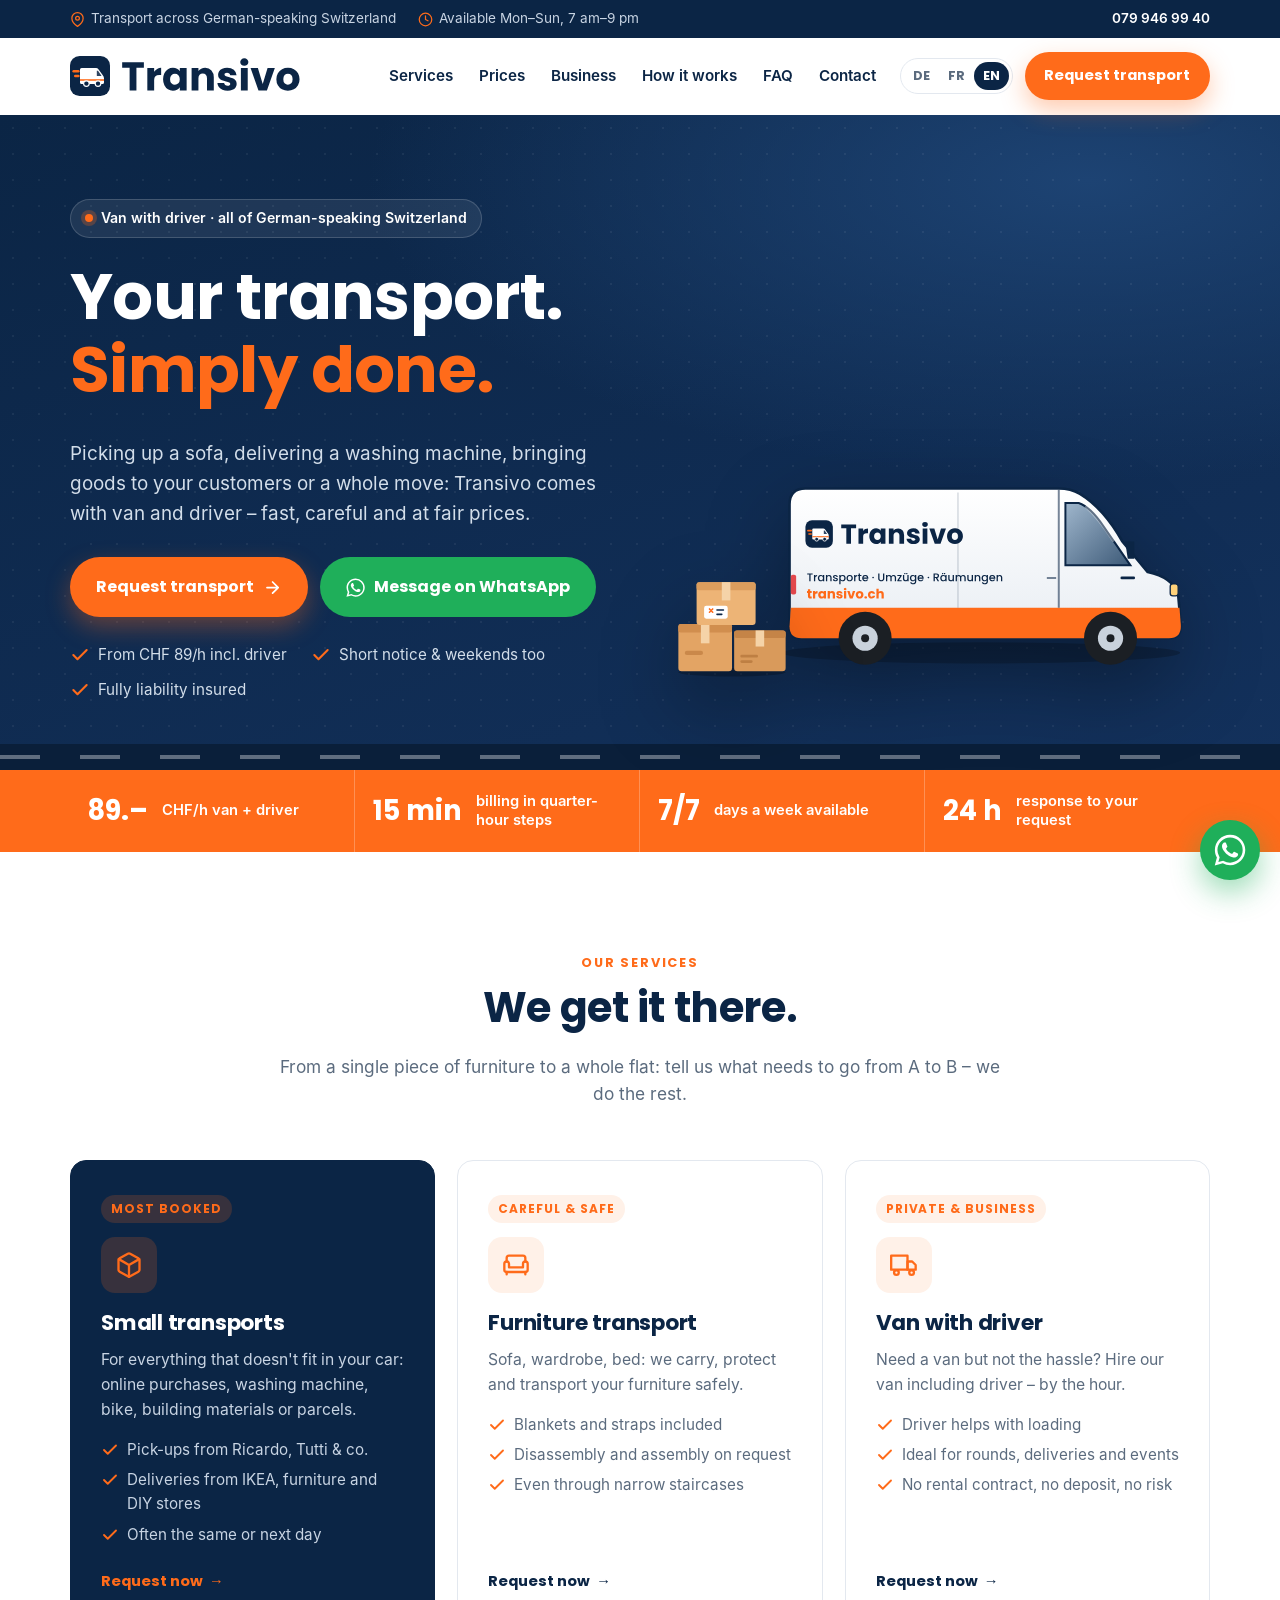
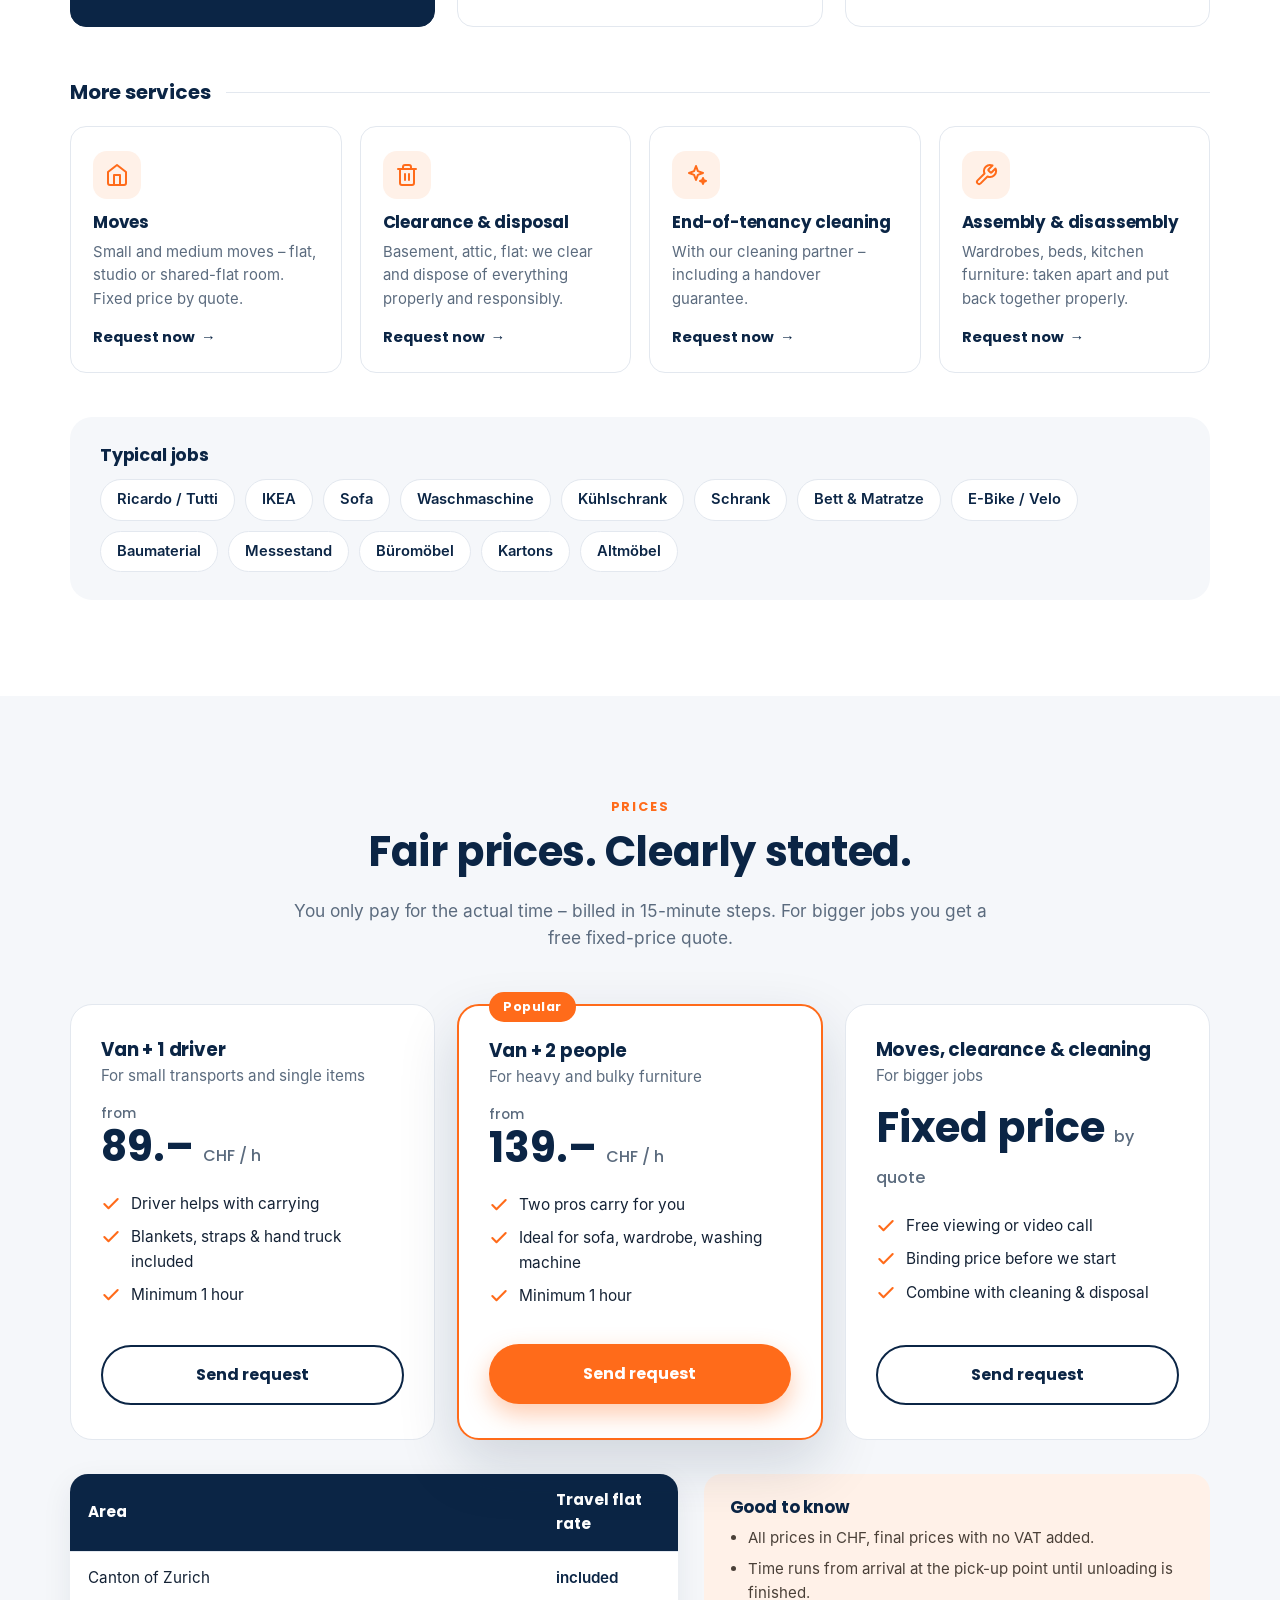
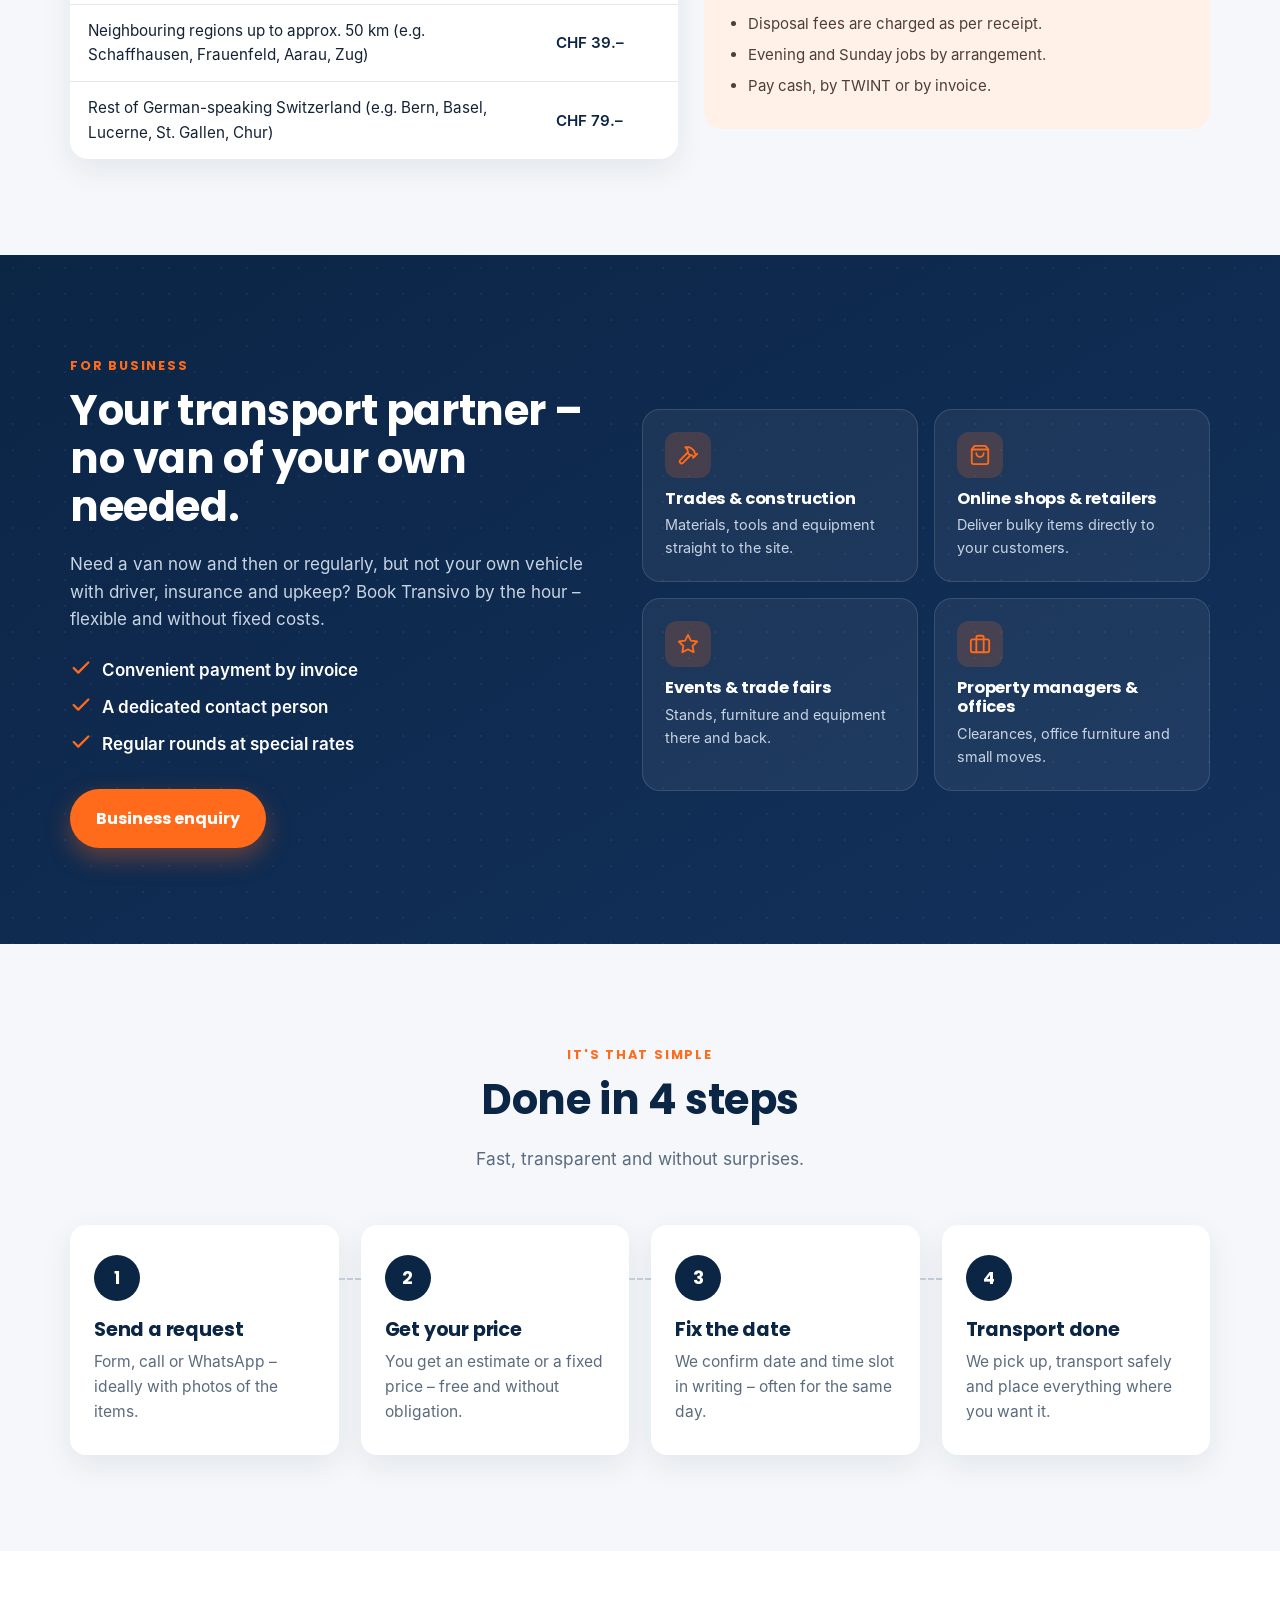
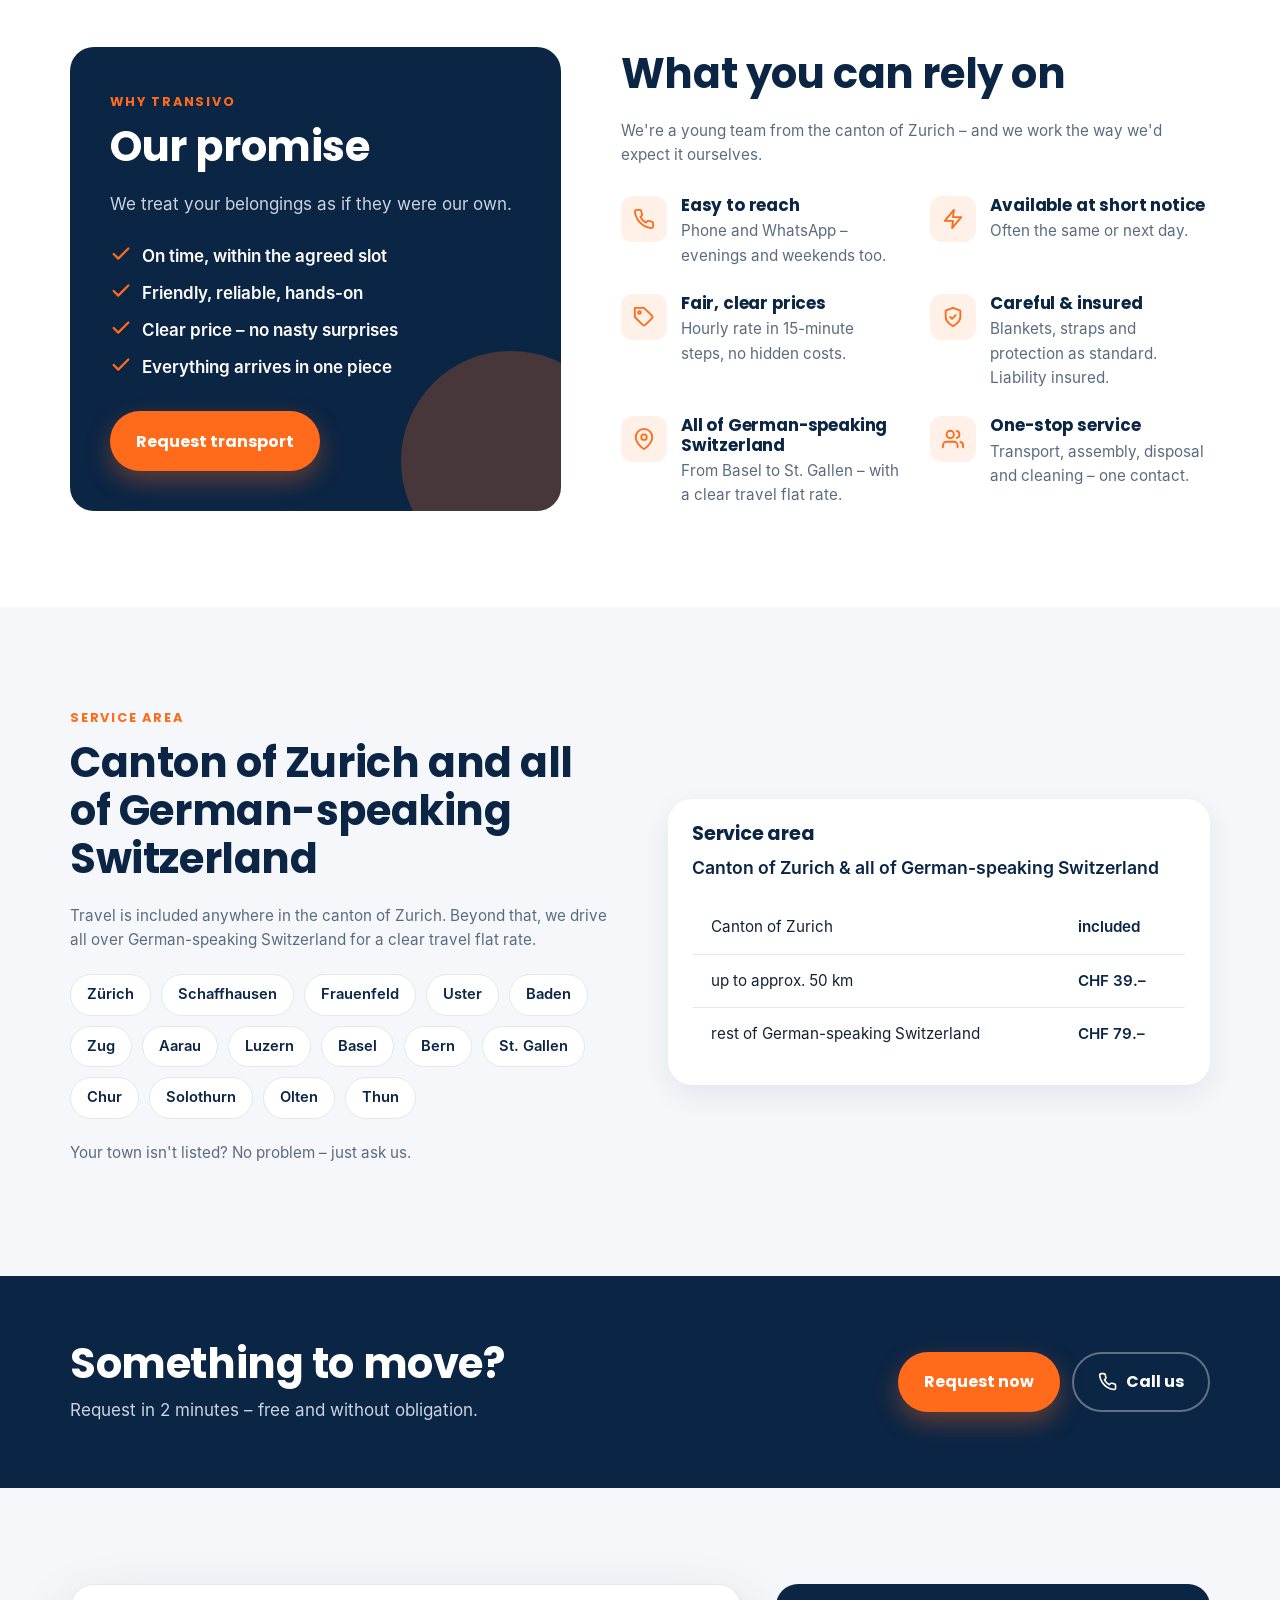
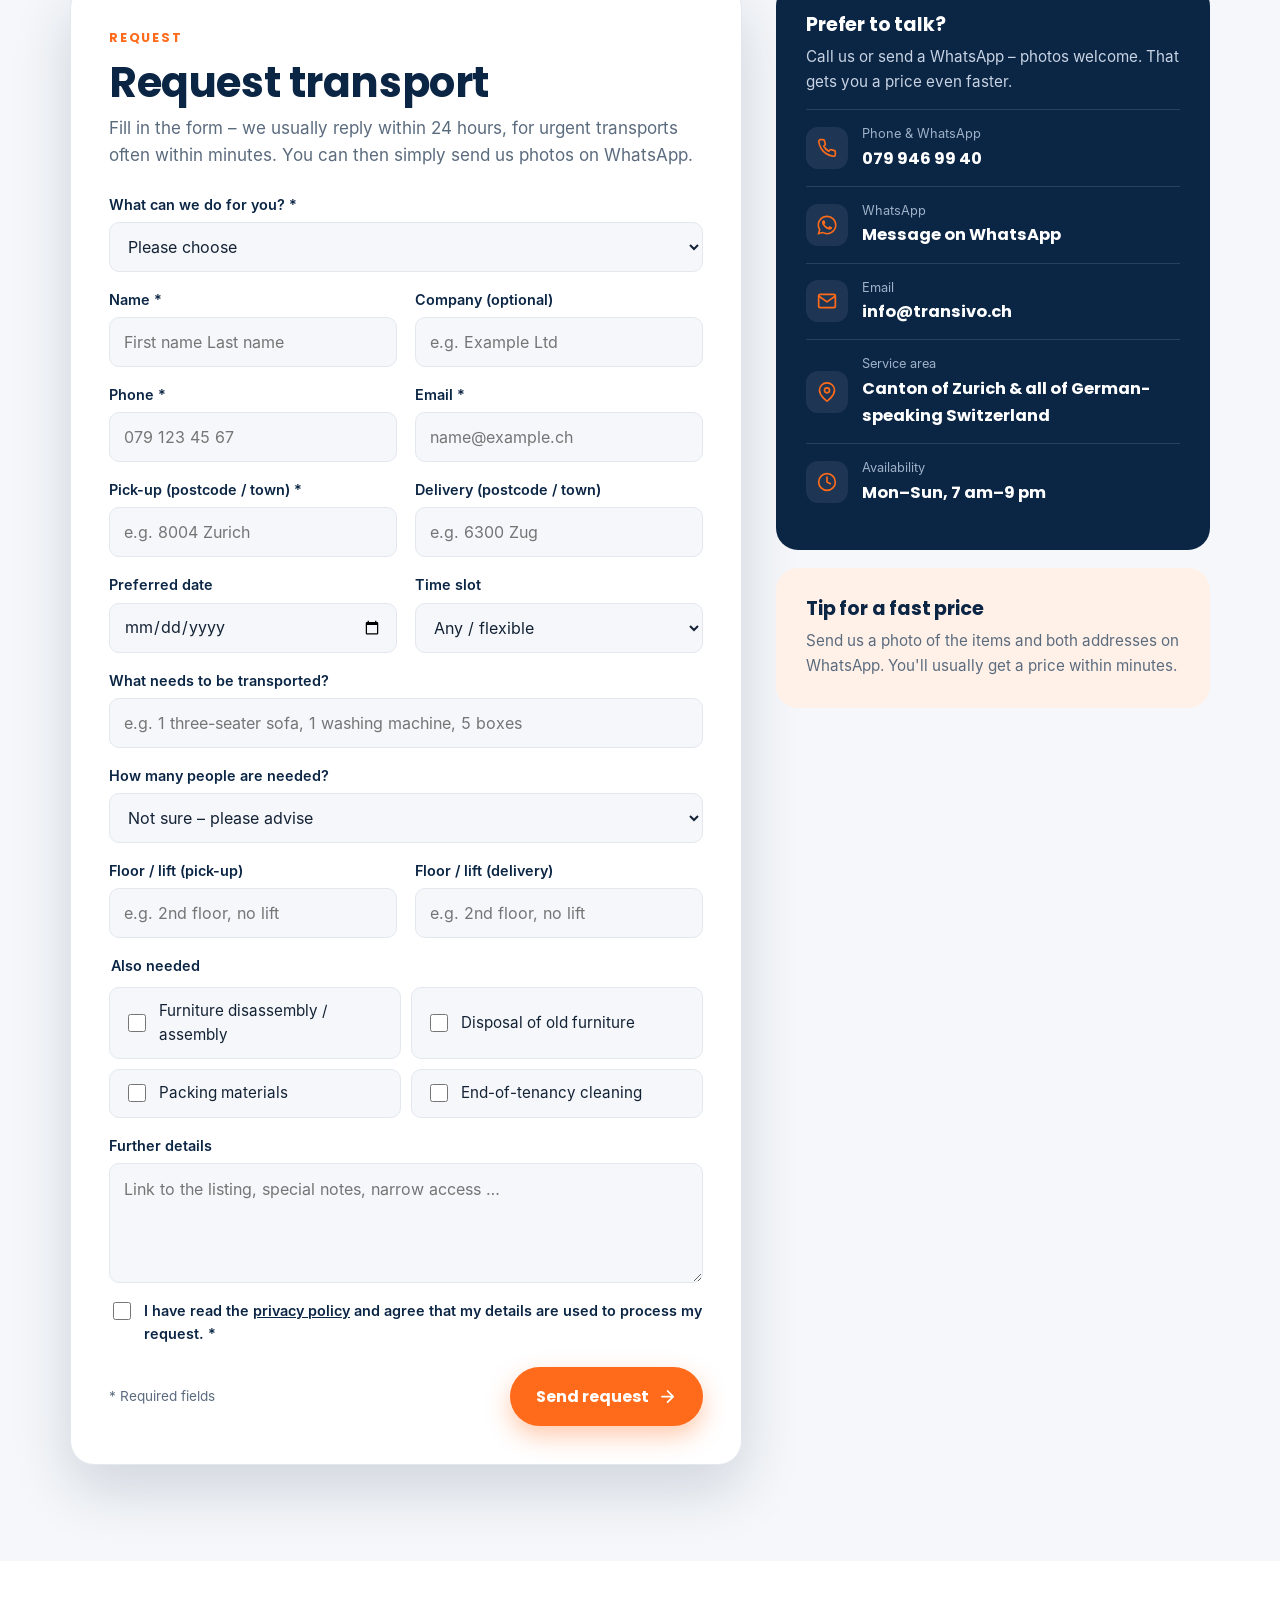
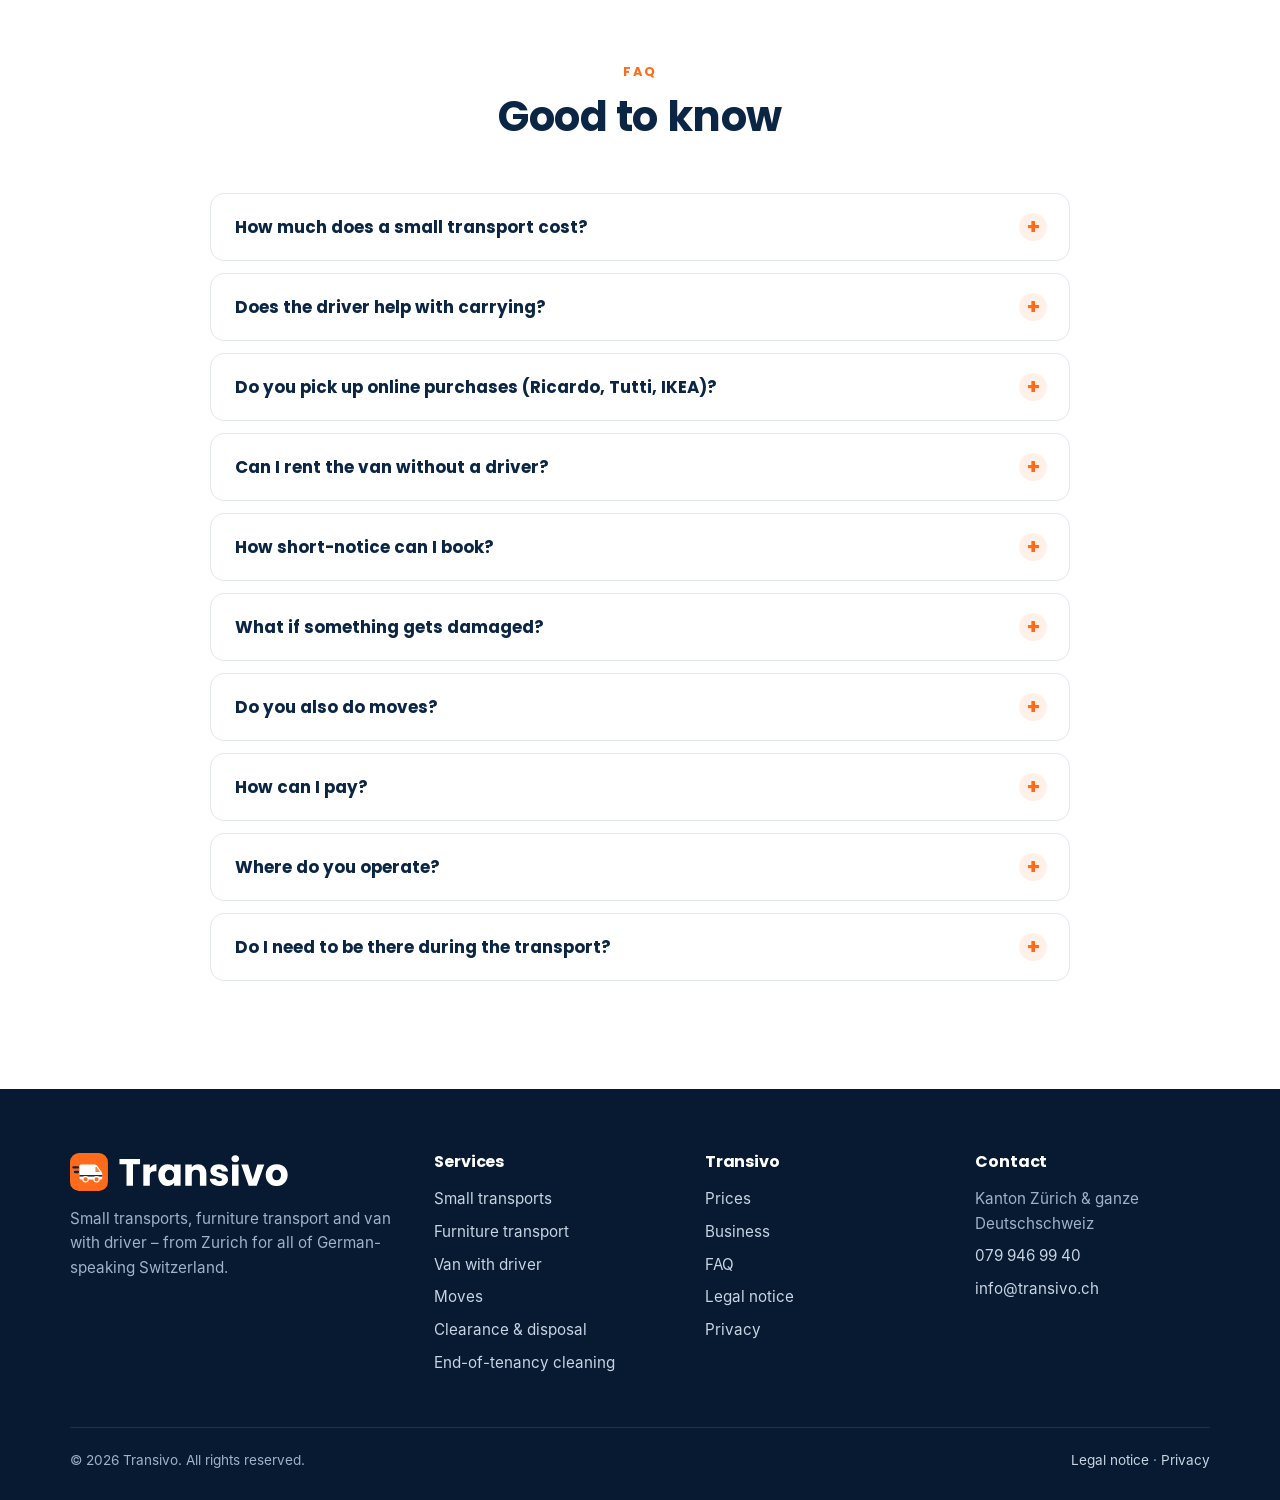
==== commit d3aad96f: "Add files via upload" ====
--- a/index.html
+++ b/index.html
@@ -4,14 +4,14 @@
   <meta charset="utf-8">
   <meta name="viewport" content="width=device-width, initial-scale=1">
   <title>Transivo – Kleintransporte, Möbeltransporte & Transporter mit Chauffeur | Deutschschweiz</title>
-  <meta name="description" content="Transivo aus Winterthur: Kleintransporte, Möbeltransporte und Transporter mit Chauffeur ab CHF 89/Std. Dazu Umzüge, Räumungen, Entsorgung und Endreinigung. Ganze Deutschschweiz, auch kurzfristig.">
+  <meta name="description" content="Transivo aus Zürich: Kleintransporte, Möbeltransporte und Transporter mit Chauffeur ab CHF 89/Std. Dazu Umzüge, Räumungen, Entsorgung und Endreinigung. Ganze Deutschschweiz, auch kurzfristig.">
   <meta name="theme-color" content="#0B2545">
   <link rel="canonical" href="https://transivo.ch/">
 
   <!-- Vorschau, wenn der Link auf WhatsApp/Facebook geteilt wird -->
   <meta property="og:type" content="website">
   <meta property="og:title" content="Transivo – Ihr Transport. Einfach erledigt.">
-  <meta property="og:description" content="Kleintransporte, Möbeltransporte und Transporter mit Chauffeur ab CHF 89/Std. – aus Winterthur für die ganze Deutschschweiz.">
+  <meta property="og:description" content="Kleintransporte, Möbeltransporte und Transporter mit Chauffeur ab CHF 89/Std. – aus Zürich für die ganze Deutschschweiz.">
   <meta property="og:url" content="https://transivo.ch/">
   <meta property="og:image" content="https://transivo.ch/assets/og-image.png">
   <meta name="twitter:card" content="summary_large_image">
@@ -31,11 +31,10 @@
     "url": "https://transivo.ch/",
     "logo": "https://transivo.ch/assets/transivo-icon.svg",
     "image": "https://transivo.ch/assets/og-image.png",
-    "telephone": "+41782093964",
+    "telephone": "+41799469940",
     "email": "info@transivo.ch",
     "priceRange": "ab CHF 89/Std.",
-    "address": { "@type": "PostalAddress", "streetAddress": "Steigstrasse 26", "postalCode": "8406", "addressLocality": "Winterthur", "addressCountry": "CH" },
-    "areaServed": "Deutschschweiz",
+        "areaServed": ["Kanton Zürich", "Deutschschweiz"],
     "openingHours": "Mo-Su 07:00-21:00",
     "description": "Kleintransporte, Möbeltransporte und Transporter mit Chauffeur. Dazu Umzüge, Räumungen, Entsorgung und Endreinigung in der ganzen Deutschschweiz."
   }
@@ -78,7 +77,7 @@
       <span><svg><use href="#i-pin"/></svg><span data-i18n="top.area">Transporte in der ganzen Deutschschweiz</span></span>
       <span class="tb-hide"><svg><use href="#i-clock"/></svg><span data-i18n="top.hours">Mo–So erreichbar, 07:00–21:00</span></span>
     </div>
-    <a href="tel:+41782093964">078 209 39 64</a>
+    <a href="tel:+41799469940">079 946 99 40</a>
   </div>
 </div>
 
@@ -117,7 +116,7 @@
       <p class="lead" data-i18n="hero.text">Sofa abholen, Waschmaschine liefern, Ware zum Kunden bringen oder gleich einen ganzen Umzug: Transivo kommt mit Transporter und Chauffeur – schnell, sorgfältig und zu fairen Preisen.</p>
       <div class="hero-ctas">
         <a href="#anfrage" class="btn btn-primary"><span data-i18n="hero.cta1">Transport anfragen</span><svg><use href="#i-arrow"/></svg></a>
-        <a href="https://wa.me/41782093964" class="btn btn-wa js-wa" target="_blank" rel="noopener"><svg><use href="#i-wa"/></svg><span data-i18n="hero.cta2">WhatsApp schreiben</span></a>
+        <a href="https://wa.me/41799469940" class="btn btn-wa js-wa" target="_blank" rel="noopener"><svg><use href="#i-wa"/></svg><span data-i18n="hero.cta2">WhatsApp schreiben</span></a>
       </div>
       <ul class="hero-trust">
         <li><svg><use href="#i-check"/></svg><span data-i18n="hero.t1">Ab CHF 89/Std. inkl. Chauffeur</span></li>
@@ -260,8 +259,8 @@
         <table class="zone-table">
           <thead><tr><th data-i18n="zone.h1">Gebiet</th><th data-i18n="zone.h2">Anfahrtspauschale</th></tr></thead>
           <tbody>
-            <tr><td data-i18n="zone.z1">Region Winterthur &amp; Zürich</td><td data-i18n="zone.z1p">inklusive</td></tr>
-            <tr><td data-i18n="zone.z2">Bis 50 km ab Winterthur (z.B. Schaffhausen, Frauenfeld, Baden, Zug)</td><td data-i18n="zone.z2p">CHF 39.–</td></tr>
+            <tr><td data-i18n="zone.z1">Kanton Zürich</td><td data-i18n="zone.z1p">inklusive</td></tr>
+            <tr><td data-i18n="zone.z2">Nachbarregionen bis ca. 50 km (z.B. Schaffhausen, Frauenfeld, Aarau, Zug)</td><td data-i18n="zone.z2p">CHF 39.–</td></tr>
             <tr><td data-i18n="zone.z3">Übrige Deutschschweiz (z.B. Bern, Basel, Luzern, St. Gallen, Chur)</td><td data-i18n="zone.z3p">CHF 79.–</td></tr>
           </tbody>
         </table>
@@ -338,7 +337,7 @@
     <div>
       <div class="reveal">
         <h2 data-i18n="why.title">Darauf können Sie sich verlassen</h2>
-        <p class="note" data-i18n="why.text">Wir sind ein junges Team aus Winterthur – und arbeiten so, wie wir es selbst erwarten würden.</p>
+        <p class="note" data-i18n="why.text">Wir sind ein junges Team aus dem Kanton Zürich – und arbeiten so, wie wir es selbst erwarten würden.</p>
       </div>
       <div class="why-list" style="margin-top:28px">
         <div class="why-item reveal"><div class="ico"><svg><use href="#i-phone"/></svg></div><div><h3 data-i18n="w1.t">Schnell erreichbar</h3><p data-i18n="w1.d">Telefon und WhatsApp – auch abends und am Wochenende.</p></div></div>
@@ -357,21 +356,21 @@
   <div class="wrap area">
     <div class="reveal">
       <span class="kicker" data-i18n="area.kicker">Einsatzgebiet</span>
-      <h2 data-i18n="area.title">Aus Winterthur in die ganze Deutschschweiz</h2>
-      <p class="note" data-i18n="area.text">Unser Standort ist Winterthur. In der Region Winterthur und Zürich ist die Anfahrt inklusive – und wir fahren in die ganze Deutschschweiz.</p>
+      <h2 data-i18n="area.title">Kanton Zürich und ganze Deutschschweiz</h2>
+      <p class="note" data-i18n="area.text">Im ganzen Kanton Zürich ist die Anfahrt inklusive. Ausserhalb fahren wir mit einer klaren Anfahrtspauschale in die ganze Deutschschweiz.</p>
       <div class="chips">
-        <span>Winterthur</span><span>Zürich</span><span>Schaffhausen</span><span>Frauenfeld</span><span>Uster</span><span>Baden</span><span>Zug</span><span>Aarau</span><span>Luzern</span><span>Basel</span><span>Bern</span><span>St. Gallen</span><span>Chur</span><span>Solothurn</span><span>Olten</span><span>Thun</span>
+        <span>Zürich</span><span>Schaffhausen</span><span>Frauenfeld</span><span>Uster</span><span>Baden</span><span>Zug</span><span>Aarau</span><span>Luzern</span><span>Basel</span><span>Bern</span><span>St. Gallen</span><span>Chur</span><span>Solothurn</span><span>Olten</span><span>Thun</span>
       </div>
       <p class="note" data-i18n="area.note">Ihr Ort ist nicht aufgeführt? Kein Problem – fragen Sie uns einfach an.</p>
     </div>
     <div class="map-card reveal">
-      <h3 data-i18n="area.cardtitle">Standort</h3>
-      <p style="font-size:1.1rem;color:var(--navy);font-weight:600;margin-bottom:18px">Transivo<br>Steigstrasse 26<br>8406 Winterthur</p>
+      <h3 data-i18n="area.cardtitle">Einsatzgebiet</h3>
+      <p style="font-size:1.1rem;color:var(--navy);font-weight:600;margin-bottom:18px" data-i18n="area.where">Kanton Zürich &amp; ganze Deutschschweiz</p>
       <table class="zone-table" style="box-shadow:none;border:1px solid var(--line)">
         <tbody>
-          <tr><td data-i18n="zone.z1">Region Winterthur &amp; Zürich</td><td data-i18n="zone.z1p">inklusive</td></tr>
-          <tr><td>&le; 50 km</td><td data-i18n="zone.z2p">CHF 39.–</td></tr>
-          <tr><td>&gt; 50 km</td><td data-i18n="zone.z3p">CHF 79.–</td></tr>
+          <tr><td data-i18n="zone.z1">Kanton Zürich</td><td data-i18n="zone.z1p">inklusive</td></tr>
+          <tr><td data-i18n="zone.s2">bis ca. 50 km</td><td data-i18n="zone.z2p">CHF 39.–</td></tr>
+          <tr><td data-i18n="zone.s3">übrige Deutschschweiz</td><td data-i18n="zone.z3p">CHF 79.–</td></tr>
         </tbody>
       </table>
     </div>
@@ -387,7 +386,7 @@
     </div>
     <div class="btns">
       <a href="#anfrage" class="btn btn-primary" data-i18n="cta.btn1">Jetzt anfragen</a>
-      <a href="tel:+41782093964" class="btn btn-ghost"><svg><use href="#i-phone"/></svg><span data-i18n="cta.btn2">Anrufen</span></a>
+      <a href="tel:+41799469940" class="btn btn-ghost"><svg><use href="#i-phone"/></svg><span data-i18n="cta.btn2">Anrufen</span></a>
     </div>
   </div>
 </div>
@@ -398,7 +397,7 @@
     <div class="form-card">
       <span class="kicker" data-i18n="form.kicker">Anfrage</span>
       <h2 data-i18n="form.title">Transport anfragen</h2>
-      <p data-i18n="form.text">Füllen Sie das Formular aus – wir melden uns in der Regel innerhalb von 24 Stunden, bei dringenden Transporten oft schon nach wenigen Minuten.</p>
+      <p data-i18n="form.text">Füllen Sie das Formular aus – wir melden uns in der Regel innerhalb von 24 Stunden, bei dringenden Transporten oft schon nach wenigen Minuten. Fotos können Sie uns danach einfach per WhatsApp schicken.</p>
 
       <!-- Formular wird über Web3Forms an eure E-Mail geschickt.
            WICHTIG: Unten bei access_key euren eigenen Schlüssel einsetzen (siehe Anleitung). -->
@@ -427,8 +426,8 @@
           <div class="f"><label for="f-company" data-i18n="f.company">Firma (optional)</label><input id="f-company" name="Firma" autocomplete="organization" data-i18n-ph="ph.company" placeholder="z.B. Muster GmbH"></div>
           <div class="f"><label for="f-phone" data-i18n="f.phone">Telefon *</label><input id="f-phone" name="Telefon" type="tel" required autocomplete="tel" data-i18n-ph="ph.phone" placeholder="079 123 45 67"></div>
           <div class="f"><label for="f-email" data-i18n="f.email">E-Mail *</label><input id="f-email" name="email" type="email" required autocomplete="email" data-i18n-ph="ph.email" placeholder="name@beispiel.ch"></div>
-          <div class="f"><label for="f-from" data-i18n="f.from">Abholort (PLZ / Ort) *</label><input id="f-from" name="Abholort" required data-i18n-ph="ph.from" placeholder="z.B. 8400 Winterthur"></div>
-          <div class="f"><label for="f-to" data-i18n="f.to">Lieferort (PLZ / Ort)</label><input id="f-to" name="Lieferort" data-i18n-ph="ph.to" placeholder="z.B. 8004 Zürich"></div>
+          <div class="f"><label for="f-from" data-i18n="f.from">Abholort (PLZ / Ort) *</label><input id="f-from" name="Abholort" required data-i18n-ph="ph.from" placeholder="z.B. 8004 Zürich"></div>
+          <div class="f"><label for="f-to" data-i18n="f.to">Lieferort (PLZ / Ort)</label><input id="f-to" name="Lieferort" data-i18n-ph="ph.to" placeholder="z.B. 6300 Zug"></div>
           <div class="f"><label for="f-date" data-i18n="f.date">Wunschdatum</label><input id="f-date" name="Wunschdatum" type="date"></div>
           <div class="f"><label for="f-time" data-i18n="f.time">Zeitfenster</label>
             <select id="f-time" name="Zeitfenster">
@@ -476,11 +475,10 @@
       <div class="side-card">
         <h3 data-i18n="c.title">Lieber direkt?</h3>
         <p data-i18n="c.text">Rufen Sie an oder schreiben Sie uns per WhatsApp – gerne mit Fotos. So erhalten Sie den Preis noch schneller.</p>
-        <a class="contact-line" href="tel:+41782093964"><span class="ci"><svg><use href="#i-phone"/></svg></span><span><small data-i18n="c.phone1">Telefon &amp; WhatsApp</small><strong>078 209 39 64</strong></span></a>
-        <a class="contact-line" href="tel:+41786955753"><span class="ci"><svg><use href="#i-phone"/></svg></span><span><small data-i18n="c.phone2">Telefon &amp; WhatsApp</small><strong>078 695 57 53</strong></span></a>
-        <a class="contact-line js-wa" href="https://wa.me/41782093964" target="_blank" rel="noopener"><span class="ci"><svg><use href="#i-wa"/></svg></span><span><small>WhatsApp</small><strong data-i18n="hero.cta2">WhatsApp schreiben</strong></span></a>
+        <a class="contact-line" href="tel:+41799469940"><span class="ci"><svg><use href="#i-phone"/></svg></span><span><small data-i18n="c.phone1">Telefon &amp; WhatsApp</small><strong>079 946 99 40</strong></span></a>
+        <a class="contact-line js-wa" href="https://wa.me/41799469940" target="_blank" rel="noopener"><span class="ci"><svg><use href="#i-wa"/></svg></span><span><small>WhatsApp</small><strong data-i18n="hero.cta2">WhatsApp schreiben</strong></span></a>
         <a class="contact-line" href="mailto:info@transivo.ch"><span class="ci"><svg><use href="#i-mail"/></svg></span><span><small data-i18n="c.mail">E-Mail</small><strong>info@transivo.ch</strong></span></a>
-        <div class="contact-line"><span class="ci"><svg><use href="#i-pin"/></svg></span><span><small data-i18n="c.addr">Standort</small><strong>Steigstrasse 26, 8406 Winterthur</strong></span></div>
+        <div class="contact-line"><span class="ci"><svg><use href="#i-pin"/></svg></span><span><small data-i18n="c.addr">Einsatzgebiet</small><strong data-i18n="area.where">Kanton Zürich &amp; ganze Deutschschweiz</strong></span></div>
         <div class="contact-line"><span class="ci"><svg><use href="#i-clock"/></svg></span><span><small data-i18n="c.hours">Erreichbarkeit</small><strong data-i18n="c.hoursv">Mo–So, 07:00–21:00</strong></span></div>
       </div>
       <div class="side-card light">
@@ -499,7 +497,7 @@
       <h2 data-i18n="faq.title">Gut zu wissen</h2>
     </div>
     <div class="faq">
-      <details><summary data-i18n="q1">Was kostet ein Kleintransport?</summary><p data-i18n="a1">Transporter mit Chauffeur kostet ab CHF 89 pro Stunde, mit zwei Personen ab CHF 139 pro Stunde. Abgerechnet wird im 15-Minuten-Takt, mindestens 1 Stunde. In der Region Winterthur und Zürich ist die Anfahrt inklusive.</p></details>
+      <details><summary data-i18n="q1">Was kostet ein Kleintransport?</summary><p data-i18n="a1">Transporter mit Chauffeur kostet ab CHF 89 pro Stunde, mit zwei Personen ab CHF 139 pro Stunde. Abgerechnet wird im 15-Minuten-Takt, mindestens 1 Stunde. Im ganzen Kanton Zürich ist die Anfahrt inklusive.</p></details>
       <details><summary data-i18n="q2">Hilft der Chauffeur beim Tragen?</summary><p data-i18n="a2">Ja. Der Chauffeur hilft beim Ein- und Ausladen. Für schwere oder sperrige Gegenstände wie Sofas, Schränke oder Waschmaschinen empfehlen wir zwei Personen.</p></details>
       <details><summary data-i18n="q3">Holen Sie auch Online-Käufe ab (Ricardo, Tutti, IKEA)?</summary><p data-i18n="a3">Ja, sehr gerne. Schicken Sie uns einfach den Link zum Inserat oder die Abholadresse. Wir holen ab und liefern direkt zu Ihnen nach Hause.</p></details>
       <details><summary data-i18n="q4">Kann ich den Transporter auch ohne Fahrer mieten?</summary><p data-i18n="a4">Nein, wir vermieten unseren Transporter nur mit Chauffeur. Dafür brauchen Sie keinen Mietvertrag, keine Kaution und tragen kein Unfallrisiko.</p></details>
@@ -507,6 +505,8 @@
       <details><summary data-i18n="q6">Was passiert, wenn etwas beschädigt wird?</summary><p data-i18n="a6">Wir arbeiten sehr sorgfältig und schützen Ihre Sachen mit Decken und Gurten. Sollte trotzdem etwas passieren, sind wir haftpflichtversichert und regeln den Schaden unkompliziert.</p></details>
       <details><summary data-i18n="q7">Machen Sie auch Umzüge?</summary><p data-i18n="a7">Ja, vor allem kleinere und mittlere Umzüge wie Studios, 1- bis 3-Zimmer-Wohnungen oder WG-Zimmer. Dafür erhalten Sie eine kostenlose Offerte mit Fixpreis – auf Wunsch inklusive Endreinigung mit Abnahmegarantie.</p></details>
       <details><summary data-i18n="q8">Wie kann ich bezahlen?</summary><p data-i18n="a8">Bar, mit TWINT oder auf Rechnung. Firmen bezahlen bequem auf Rechnung.</p></details>
+      <details><summary data-i18n="q9">Wo sind Sie tätig?</summary><p data-i18n="a9">Im ganzen Kanton Zürich ohne Anfahrtskosten. In die übrige Deutschschweiz fahren wir ebenfalls – mit einer festen Anfahrtspauschale von CHF 39.– (bis ca. 50 km) bzw. CHF 79.–.</p></details>
+      <details><summary data-i18n="q10">Muss ich beim Transport dabei sein?</summary><p data-i18n="a10">Nicht zwingend. Bei Abholungen, z.B. von Ricardo oder Tutti, reicht es, wenn der Verkäufer vor Ort ist. Bei der Lieferung braucht es jemanden, der uns die Tür öffnet. Bezahlen können Sie bequem per TWINT oder auf Rechnung.</p></details>
     </div>
   </div>
 </section>
@@ -519,7 +519,7 @@
     <div class="cols">
       <div>
         <a href="#top" class="logo"><img src="assets/transivo-logo-weiss.svg" alt="Transivo" width="171" height="38"></a>
-        <p data-i18n="ft.text">Kleintransporte, Möbeltransporte und Transporter mit Chauffeur – aus Winterthur für die ganze Deutschschweiz.</p>
+        <p data-i18n="ft.text">Kleintransporte, Möbeltransporte und Transporter mit Chauffeur – aus Zürich für die ganze Deutschschweiz.</p>
       </div>
       <div>
         <h4 data-i18n="ft.services">Leistungen</h4>
@@ -545,9 +545,8 @@
       <div>
         <h4 data-i18n="ft.contact">Kontakt</h4>
         <ul>
-          <li>Steigstrasse 26<br>8406 Winterthur</li>
-          <li><a href="tel:+41782093964">078 209 39 64</a></li>
-          <li><a href="tel:+41786955753">078 695 57 53</a></li>
+          <li>Kanton Zürich &amp; ganze Deutschschweiz</li>
+          <li><a href="tel:+41799469940">079 946 99 40</a></li>
           <li><a href="mailto:info@transivo.ch">info@transivo.ch</a></li>
         </ul>
       </div>
@@ -560,16 +559,16 @@
 </footer>
 
 <!-- WhatsApp-Button (Desktop) -->
-<a href="https://wa.me/41782093964" class="wa-float js-wa" target="_blank" rel="noopener" aria-label="WhatsApp"><svg><use href="#i-wa"/></svg></a>
+<a href="https://wa.me/41799469940" class="wa-float js-wa" target="_blank" rel="noopener" aria-label="WhatsApp"><svg><use href="#i-wa"/></svg></a>
 
 <!-- Leiste unten (Handy) -->
 <nav class="mobile-bar" aria-label="Schnellkontakt">
-  <a href="tel:+41782093964"><svg><use href="#i-phone"/></svg><span data-i18n="mb.call">Anrufen</span></a>
-  <a href="https://wa.me/41782093964" class="mb-wa js-wa" target="_blank" rel="noopener"><svg><use href="#i-wa"/></svg><span data-i18n="mb.wa">WhatsApp</span></a>
+  <a href="tel:+41799469940"><svg><use href="#i-phone"/></svg><span data-i18n="mb.call">Anrufen</span></a>
+  <a href="https://wa.me/41799469940" class="mb-wa js-wa" target="_blank" rel="noopener"><svg><use href="#i-wa"/></svg><span data-i18n="mb.wa">WhatsApp</span></a>
   <a href="#anfrage" class="mb-offer"><svg><use href="#i-mail"/></svg><span data-i18n="mb.offer">Anfrage</span></a>
 </nav>
 
 <script src="js/translations.js"></script>
 <script src="js/main.js"></script>
 </body>
-</html>+</html>
